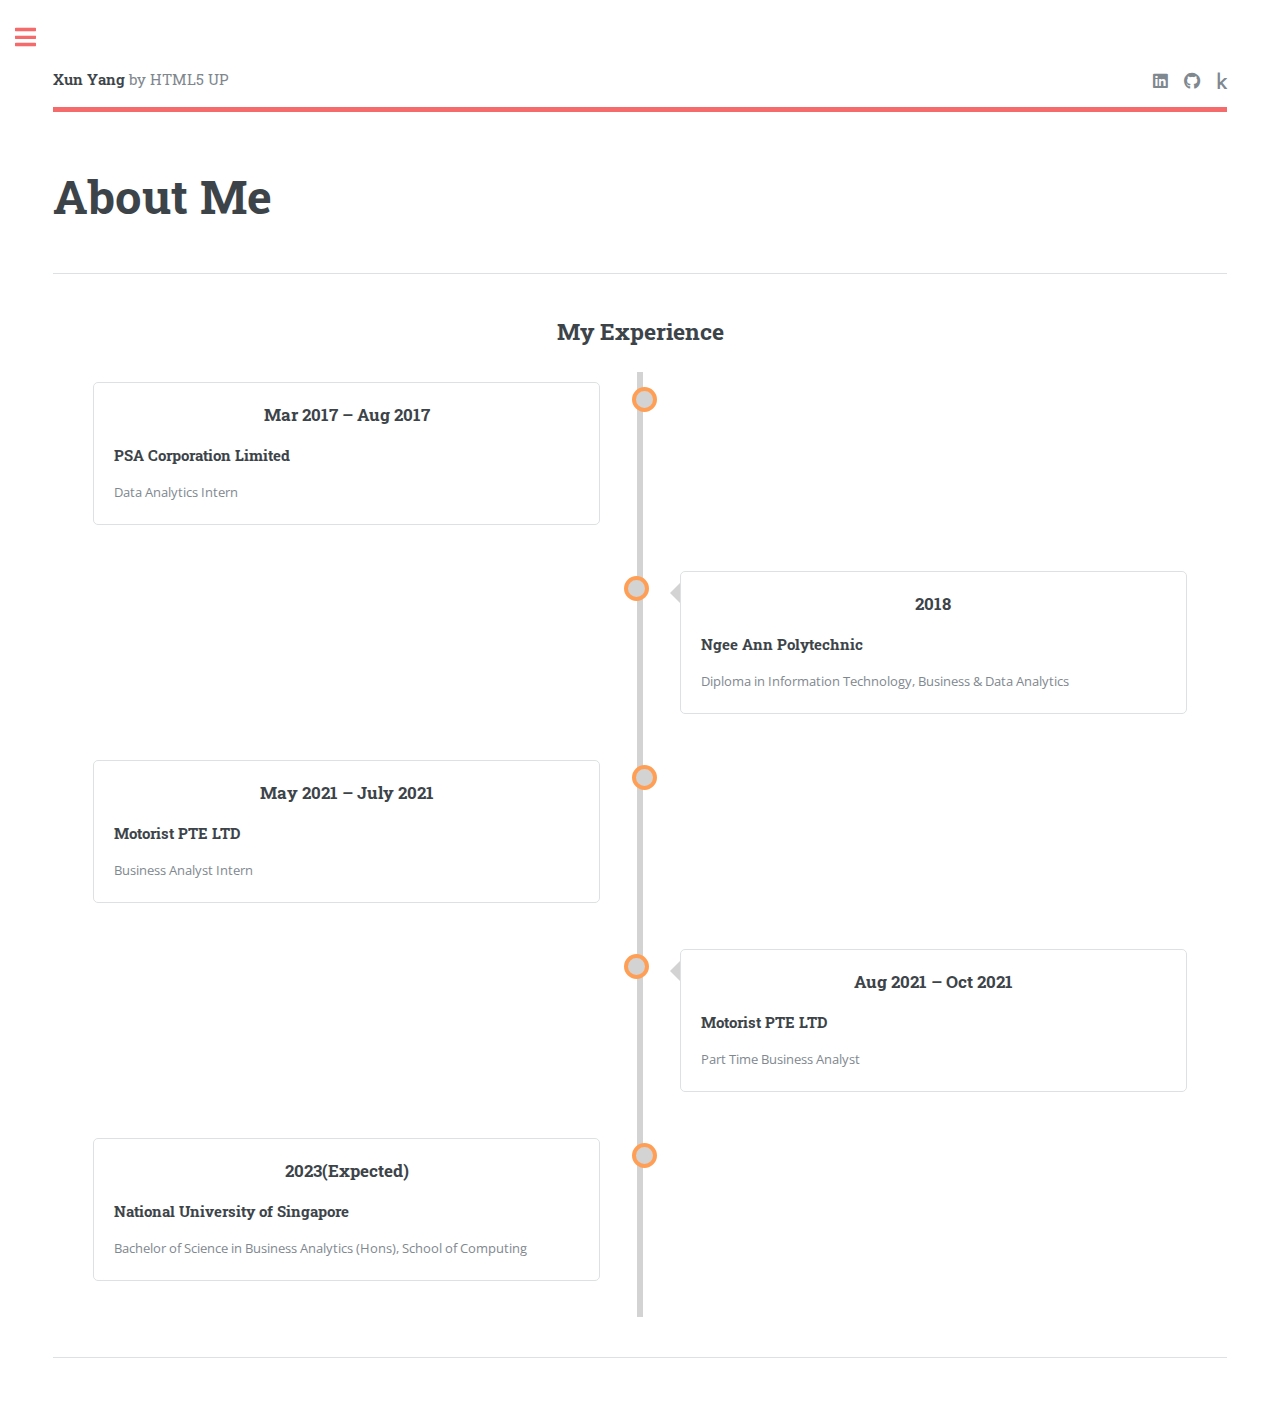
==== aboutme.html @ 4334663d "v3" ====
<!DOCTYPE HTML>
<!--
	Editorial by HTML5 UP
	html5up.net | @ajlkn
	Free for personal and commercial use under the CCA 3.0 license (html5up.net/license)
-->
<html>
	<head>
		<title>AboutMe - XunYang</title>
		<meta charset="utf-8" />
		<meta name="viewport" content="width=device-width, initial-scale=1, user-scalable=no" />
		<link rel="stylesheet" href="assets/css/main.css" />
		<link rel="stylesheet" href="assets/css/extra.css" />
	</head>
	<body class="is-preload">
		<!-- Wrapper -->
			<div id="wrapper">

				<!-- Main -->
					<div id="main">
						<div class="inner">

							<!-- Header -->
								<header id="header">
									<a href="index.html" class="logo"><strong>Xun Yang</strong> by HTML5 UP</a>
									<ul class="icons">
											<li><a href="https://www.linkedin.com/in/tayxunyang/" class="icon brands fa-linkedin"><span class="label">Linkedin</span></a></li>
										<li><a href="https://github.com/ArizonaTay" class="icon brands fa-github"><span class="label">Github</span></a></li>
										<li><a href="https://www.kaggle.com/arizonatay" class="icon brands fa-kaggle"><span class="label">Kaggle</span></a></li>
									</ul>
								</header>
							<!-- Content -->
								<section>
									<header class="main">
										<h1>About Me</h1>
									</header>

									<hr class="major" />
									<div class="center">
									<h2>My Experience</h2>
									</div>
									<div class="timeline">
									  <div class="container left">
									    <div class="box">
									  	  <h3>Mar 2017 – Aug 2017</h3>
									      <h4>PSA Corporation Limited</h4>
									      <p>Data Analytics Intern</p>
									    </div>
									  </div>
									  <div class="container right">
									    <div class="box">
									    <h3>2018</h3>
									     <h4>Ngee Ann Polytechnic</h4>
									     <p>Diploma in Information Technology, Business & Data Analytics</p>
									    
									    </div>
									  </div>
									  <div class="container left">
									    <div class="box">
									    <h3>May 2021 – July 2021</h3>
									      <h4>Motorist PTE LTD</h4>
									      <p>Business Analyst Intern</p>
									    </div>
									  </div>
									  <div class="container right">
									    <div class="box">
									    <h3>Aug 2021 – Oct 2021</h3>
									      <h4>Motorist PTE LTD</h4>
									      <p>Part Time Business Analyst</p>
									    </div>
									  </div>
									   <div class="container left">
									    <div class="box">
									    <h3>2023(Expected)</h3>
									      <h4>National University of Singapore</h4>
									      <p>Bachelor of Science in Business Analytics (Hons), School of Computing</p>
									    </div>
									  </div>
									</div>
									<hr class="major" />
								</section>
						</div>
					</div>
				<!-- Sidebar -->
					<div id="sidebar">
						<div class="inner">
							<!-- Menu -->
								<nav id="menu">
									<header class="major">
										<h2>Menu</h2>
									</header>
									<ul>
										<li><a href="index.html">Homepage</a></li>
										<li><a href="aboutme.html">About Me</a></li>
										<li><a href="https://arizonatay.github.io/XunYang/Resume.pdf" target=" _blank">Resume</a></li>
									</ul>
								</nav>
							<!-- Section -->
								<section>
									<header class="major">
										<h2>Contact Me</h2>
									</header>
									<ul class="contact">
										<li class="icon solid fa-envelope"><a href="#">gratzxy@gmail.com</a></li>
										<li class="icon solid fa-phone">8218 4129</li>
										<li class="icon solid fa-home">Singapore<br /></li>
									</ul>
								</section>
							<!-- Footer -->
								<footer id="footer">
									<p class="copyright">&copy; Untitled. All rights reserved.Design: <a href="https://html5up.net">HTML5 UP</a>.</p>
								</footer>
						</div>
					</div>
			</div>
		<!-- Scripts -->
			<script src="assets/js/jquery.min.js"></script>
			<script src="assets/js/browser.min.js"></script>
			<script src="assets/js/breakpoints.min.js"></script>
			<script src="assets/js/util.js"></script>
			<script src="assets/js/main.js"></script>

	</body>
</html>
---- assets/css/main.css ----
@import url(fontawesome-all.min.css);
@import url("https://fonts.googleapis.com/css?family=Open+Sans:400,600,400italic,600italic|Roboto+Slab:400,700");
/*
	Editorial by HTML5 UP
	html5up.net | @ajlkn
	Free for personal and commercial use under the CCA 3.0 license (html5up.net/license)
*/
html, body, div, span, applet, object,
iframe, h1, h2, h3, h4, h5, h6, p, blockquote,
pre, a, abbr, acronym, address, big, cite,
code, del, dfn, em, img, ins, kbd, q, s, samp,
small, strike, strong, sub, sup, tt, var, b,
u, i, center, dl, dt, dd, ol, ul, li, fieldset,
form, label, legend, table, caption, tbody,
tfoot, thead, tr, th, td, article, aside,
canvas, details, embed, figure, figcaption,
footer, header, hgroup, menu, nav, output, ruby,
section, summary, time, mark, audio, video {
  margin: 0;
  padding: 0;
  border: 0;
  font-size: 100%;
  font: inherit;
  vertical-align: baseline; }

article, aside, details, figcaption, figure,
footer, header, hgroup, menu, nav, section {
  display: block; }

body {
  line-height: 1; }

ol, ul {
  list-style: none; }

blockquote, q {
  quotes: none; }
  blockquote:before, blockquote:after, q:before, q:after {
    content: '';
    content: none; }

table {
  border-collapse: collapse;
  border-spacing: 0; }

body {
  -webkit-text-size-adjust: none; }

mark {
  background-color: transparent;
  color: inherit; }

input::-moz-focus-inner {
  border: 0;
  padding: 0; }

input, select, textarea {
  -moz-appearance: none;
  -webkit-appearance: none;
  -ms-appearance: none;
  appearance: none; }

/* Basic */
@-ms-viewport {
  width: device-width; }

body {
  -ms-overflow-style: scrollbar; }

@media screen and (max-width: 480px) {
  html, body {
    min-width: 320px; } }

html {
  box-sizing: border-box; }

*, *:before, *:after {
  box-sizing: inherit; }

body {
  background: #ffffff; }
  body.is-preload *, body.is-preload *:before, body.is-preload *:after, body.is-resizing *, body.is-resizing *:before, body.is-resizing *:after {
    -moz-animation: none !important;
    -webkit-animation: none !important;
    -ms-animation: none !important;
    animation: none !important;
    -moz-transition: none !important;
    -webkit-transition: none !important;
    -ms-transition: none !important;
    transition: none !important; }

/* Type */
body, input, select, textarea {
  color: #7f888f;
  font-family: "Open Sans", sans-serif;
  font-size: 13pt;
  font-weight: 400;
  line-height: 1.65; }
  @media screen and (max-width: 1680px) {
    body, input, select, textarea {
      font-size: 11pt; } }
  @media screen and (max-width: 1280px) {
    body, input, select, textarea {
      font-size: 10pt; } }
  @media screen and (max-width: 360px) {
    body, input, select, textarea {
      font-size: 9pt; } }

a {
  -moz-transition: color 0.2s ease-in-out, border-bottom-color 0.2s ease-in-out;
  -webkit-transition: color 0.2s ease-in-out, border-bottom-color 0.2s ease-in-out;
  -ms-transition: color 0.2s ease-in-out, border-bottom-color 0.2s ease-in-out;
  transition: color 0.2s ease-in-out, border-bottom-color 0.2s ease-in-out;
  border-bottom: dotted 1px;
  color: #f56a6a;
  text-decoration: none; }
  a:hover {
    border-bottom-color: #f56a6a;
    color: #f56a6a !important; }
    a:hover strong {
      color: inherit; }

strong, b {
  color: #3d4449;
  font-weight: 600; }

em, i {
  font-style: italic; }

p {
  margin: 0 0 2em 0; }

h1, h2, h3, h4, h5, h6 {
  color: #3d4449;
  font-family: "Roboto Slab", serif;
  font-weight: 700;
  line-height: 1.5;
  margin: 0 0 1em 0; }
  h1 a, h2 a, h3 a, h4 a, h5 a, h6 a {
    color: inherit;
    text-decoration: none;
    border-bottom: 0; }

h1 {
  font-size: 4em;
  margin: 0 0 0.5em 0;
  line-height: 1.3; }

h2 {
  font-size: 1.75em; }

h3 {
  text-align: center;
  font-size: 1.25em; }

h4 {
  font-size: 1.1em; }

h5 {
  font-size: 0.9em; }

h6 {
  font-size: 0.7em; }

@media screen and (max-width: 1680px) {
  h1 {
    font-size: 3.5em; } }

@media screen and (max-width: 980px) {
  h1 {
    font-size: 3.25em; } }

@media screen and (max-width: 736px) {
  h1 {
    font-size: 2em;
    line-height: 1.4; }
  h2 {
    font-size: 1.5em; } }

sub {
  font-size: 0.8em;
  position: relative;
  top: 0.5em; }

sup {
  font-size: 0.8em;
  position: relative;
  top: -0.5em; }

blockquote {
  border-left: solid 3px rgba(210, 215, 217, 0.75);
  font-style: italic;
  margin: 0 0 2em 0;
  padding: 0.5em 0 0.5em 2em; }

code {
  background: rgba(230, 235, 237, 0.25);
  border-radius: 0.375em;
  border: solid 1px rgba(210, 215, 217, 0.75);
  font-family: "Courier New", monospace;
  font-size: 0.9em;
  margin: 0 0.25em;
  padding: 0.25em 0.65em; }

pre {
  -webkit-overflow-scrolling: touch;
  font-family: "Courier New", monospace;
  font-size: 0.9em;
  margin: 0 0 2em 0; }
  pre code {
    display: block;
    line-height: 1.75;
    padding: 1em 1.5em;
    overflow-x: auto; }

hr {
  border: 0;
  border-bottom: solid 1px rgba(210, 215, 217, 0.75);
  margin: 2em 0; }
  hr.major {
    margin: 3em 0; }

.align-left {
  text-align: left; }

.align-center {
  text-align: center; }

.align-right {
  text-align: right; }

/* Row */
.row {
  display: flex;
  flex-wrap: wrap;
  box-sizing: border-box;
  align-items: stretch; }
  .row > * {
    box-sizing: border-box; }
  .row.gtr-uniform > * > :last-child {
    margin-bottom: 0; }
  .row.aln-left {
    justify-content: flex-start; }
  .row.aln-center {
    justify-content: center; }
  .row.aln-right {
    justify-content: flex-end; }
  .row.aln-top {
    align-items: flex-start; }
  .row.aln-middle {
    align-items: center; }
  .row.aln-bottom {
    align-items: flex-end; }
  .row > .imp {
    order: -1; }
  .row > .col-1 {
    width: 8.33333%; }
  .row > .off-1 {
    margin-left: 8.33333%; }
  .row > .col-2 {
    width: 16.66667%; }
  .row > .off-2 {
    margin-left: 16.66667%; }
  .row > .col-3 {
    width: 25%; }
  .row > .off-3 {
    margin-left: 25%; }
  .row > .col-4 {
    width: 33.33333%; }
  .row > .off-4 {
    margin-left: 33.33333%; }
  .row > .col-5 {
    width: 41.66667%; }
  .row > .off-5 {
    margin-left: 41.66667%; }
  .row > .col-6 {
    width: 50%; }
  .row > .off-6 {
    margin-left: 50%; }
  .row > .col-7 {
    width: 58.33333%; }
  .row > .off-7 {
    margin-left: 58.33333%; }
  .row > .col-8 {
    width: 66.66667%; }
  .row > .off-8 {
    margin-left: 66.66667%; }
  .row > .col-9 {
    width: 75%; }
  .row > .off-9 {
    margin-left: 75%; }
  .row > .col-10 {
    width: 83.33333%; }
  .row > .off-10 {
    margin-left: 83.33333%; }
  .row > .col-11 {
    width: 91.66667%; }
  .row > .off-11 {
    margin-left: 91.66667%; }
  .row > .col-12 {
    width: 100%; }
  .row > .off-12 {
    margin-left: 100%; }
  .row.gtr-0 {
    margin-top: 0;
    margin-left: 0em; }
    .row.gtr-0 > * {
      padding: 0 0 0 0em; }
    .row.gtr-0.gtr-uniform {
      margin-top: 0em; }
      .row.gtr-0.gtr-uniform > * {
        padding-top: 0em; }
  .row.gtr-25 {
    margin-top: 0;
    margin-left: -0.375em; }
    .row.gtr-25 > * {
      padding: 0 0 0 0.375em; }
    .row.gtr-25.gtr-uniform {
      margin-top: -0.375em; }
      .row.gtr-25.gtr-uniform > * {
        padding-top: 0.375em; }
  .row.gtr-50 {
    margin-top: 0;
    margin-left: -0.75em; }
    .row.gtr-50 > * {
      padding: 0 0 0 0.75em; }
    .row.gtr-50.gtr-uniform {
      margin-top: -0.75em; }
      .row.gtr-50.gtr-uniform > * {
        padding-top: 0.75em; }
  .row {
    margin-top: 0;
    margin-left: -1.5em; }
    .row > * {
      padding: 0 0 0 1.5em; }
    .row.gtr-uniform {
      margin-top: -1.5em; }
      .row.gtr-uniform > * {
        padding-top: 1.5em; }
  .row.gtr-150 {
    margin-top: 0;
    margin-left: -2.25em; }
    .row.gtr-150 > * {
      padding: 0 0 0 2.25em; }
    .row.gtr-150.gtr-uniform {
      margin-top: -2.25em; }
      .row.gtr-150.gtr-uniform > * {
        padding-top: 2.25em; }
  .row.gtr-200 {
    margin-top: 0;
    margin-left: -3em; }
    .row.gtr-200 > * {
      padding: 0 0 0 3em; }
    .row.gtr-200.gtr-uniform {
      margin-top: -3em; }
      .row.gtr-200.gtr-uniform > * {
        padding-top: 3em; }
  @media screen and (max-width: 1680px) {
    .row {
      display: flex;
      flex-wrap: wrap;
      box-sizing: border-box;
      align-items: stretch; }
      .row > * {
        box-sizing: border-box; }
      .row.gtr-uniform > * > :last-child {
        margin-bottom: 0; }
      .row.aln-left {
        justify-content: flex-start; }
      .row.aln-center {
        justify-content: center; }
      .row.aln-right {
        justify-content: flex-end; }
      .row.aln-top {
        align-items: flex-start; }
      .row.aln-middle {
        align-items: center; }
      .row.aln-bottom {
        align-items: flex-end; }
      .row > .imp-xlarge {
        order: -1; }
      .row > .col-1-xlarge {
        width: 8.33333%; }
      .row > .off-1-xlarge {
        margin-left: 8.33333%; }
      .row > .col-2-xlarge {
        width: 16.66667%; }
      .row > .off-2-xlarge {
        margin-left: 16.66667%; }
      .row > .col-3-xlarge {
        width: 25%; }
      .row > .off-3-xlarge {
        margin-left: 25%; }
      .row > .col-4-xlarge {
        width: 33.33333%; }
      .row > .off-4-xlarge {
        margin-left: 33.33333%; }
      .row > .col-5-xlarge {
        width: 41.66667%; }
      .row > .off-5-xlarge {
        margin-left: 41.66667%; }
      .row > .col-6-xlarge {
        width: 50%; }
      .row > .off-6-xlarge {
        margin-left: 50%; }
      .row > .col-7-xlarge {
        width: 58.33333%; }
      .row > .off-7-xlarge {
        margin-left: 58.33333%; }
      .row > .col-8-xlarge {
        width: 66.66667%; }
      .row > .off-8-xlarge {
        margin-left: 66.66667%; }
      .row > .col-9-xlarge {
        width: 75%; }
      .row > .off-9-xlarge {
        margin-left: 75%; }
      .row > .col-10-xlarge {
        width: 83.33333%; }
      .row > .off-10-xlarge {
        margin-left: 83.33333%; }
      .row > .col-11-xlarge {
        width: 91.66667%; }
      .row > .off-11-xlarge {
        margin-left: 91.66667%; }
      .row > .col-12-xlarge {
        width: 100%; }
      .row > .off-12-xlarge {
        margin-left: 100%; }
      .row.gtr-0 {
        margin-top: 0;
        margin-left: 0em; }
        .row.gtr-0 > * {
          padding: 0 0 0 0em; }
        .row.gtr-0.gtr-uniform {
          margin-top: 0em; }
          .row.gtr-0.gtr-uniform > * {
            padding-top: 0em; }
      .row.gtr-25 {
        margin-top: 0;
        margin-left: -0.375em; }
        .row.gtr-25 > * {
          padding: 0 0 0 0.375em; }
        .row.gtr-25.gtr-uniform {
          margin-top: -0.375em; }
          .row.gtr-25.gtr-uniform > * {
            padding-top: 0.375em; }
      .row.gtr-50 {
        margin-top: 0;
        margin-left: -0.75em; }
        .row.gtr-50 > * {
          padding: 0 0 0 0.75em; }
        .row.gtr-50.gtr-uniform {
          margin-top: -0.75em; }
          .row.gtr-50.gtr-uniform > * {
            padding-top: 0.75em; }
      .row {
        margin-top: 0;
        margin-left: -1.5em; }
        .row > * {
          padding: 0 0 0 1.5em; }
        .row.gtr-uniform {
          margin-top: -1.5em; }
          .row.gtr-uniform > * {
            padding-top: 1.5em; }
      .row.gtr-150 {
        margin-top: 0;
        margin-left: -2.25em; }
        .row.gtr-150 > * {
          padding: 0 0 0 2.25em; }
        .row.gtr-150.gtr-uniform {
          margin-top: -2.25em; }
          .row.gtr-150.gtr-uniform > * {
            padding-top: 2.25em; }
      .row.gtr-200 {
        margin-top: 0;
        margin-left: -3em; }
        .row.gtr-200 > * {
          padding: 0 0 0 3em; }
        .row.gtr-200.gtr-uniform {
          margin-top: -3em; }
          .row.gtr-200.gtr-uniform > * {
            padding-top: 3em; } }
  @media screen and (max-width: 1280px) {
    .row {
      display: flex;
      flex-wrap: wrap;
      box-sizing: border-box;
      align-items: stretch; }
      .row > * {
        box-sizing: border-box; }
      .row.gtr-uniform > * > :last-child {
        margin-bottom: 0; }
      .row.aln-left {
        justify-content: flex-start; }
      .row.aln-center {
        justify-content: center; }
      .row.aln-right {
        justify-content: flex-end; }
      .row.aln-top {
        align-items: flex-start; }
      .row.aln-middle {
        align-items: center; }
      .row.aln-bottom {
        align-items: flex-end; }
      .row > .imp-large {
        order: -1; }
      .row > .col-1-large {
        width: 8.33333%; }
      .row > .off-1-large {
        margin-left: 8.33333%; }
      .row > .col-2-large {
        width: 16.66667%; }
      .row > .off-2-large {
        margin-left: 16.66667%; }
      .row > .col-3-large {
        width: 25%; }
      .row > .off-3-large {
        margin-left: 25%; }
      .row > .col-4-large {
        width: 33.33333%; }
      .row > .off-4-large {
        margin-left: 33.33333%; }
      .row > .col-5-large {
        width: 41.66667%; }
      .row > .off-5-large {
        margin-left: 41.66667%; }
      .row > .col-6-large {
        width: 50%; }
      .row > .off-6-large {
        margin-left: 50%; }
      .row > .col-7-large {
        width: 58.33333%; }
      .row > .off-7-large {
        margin-left: 58.33333%; }
      .row > .col-8-large {
        width: 66.66667%; }
      .row > .off-8-large {
        margin-left: 66.66667%; }
      .row > .col-9-large {
        width: 75%; }
      .row > .off-9-large {
        margin-left: 75%; }
      .row > .col-10-large {
        width: 83.33333%; }
      .row > .off-10-large {
        margin-left: 83.33333%; }
      .row > .col-11-large {
        width: 91.66667%; }
      .row > .off-11-large {
        margin-left: 91.66667%; }
      .row > .col-12-large {
        width: 100%; }
      .row > .off-12-large {
        margin-left: 100%; }
      .row.gtr-0 {
        margin-top: 0;
        margin-left: 0em; }
        .row.gtr-0 > * {
          padding: 0 0 0 0em; }
        .row.gtr-0.gtr-uniform {
          margin-top: 0em; }
          .row.gtr-0.gtr-uniform > * {
            padding-top: 0em; }
      .row.gtr-25 {
        margin-top: 0;
        margin-left: -0.375em; }
        .row.gtr-25 > * {
          padding: 0 0 0 0.375em; }
        .row.gtr-25.gtr-uniform {
          margin-top: -0.375em; }
          .row.gtr-25.gtr-uniform > * {
            padding-top: 0.375em; }
      .row.gtr-50 {
        margin-top: 0;
        margin-left: -0.75em; }
        .row.gtr-50 > * {
          padding: 0 0 0 0.75em; }
        .row.gtr-50.gtr-uniform {
          margin-top: -0.75em; }
          .row.gtr-50.gtr-uniform > * {
            padding-top: 0.75em; }
      .row {
        margin-top: 0;
        margin-left: -1.5em; }
        .row > * {
          padding: 0 0 0 1.5em; }
        .row.gtr-uniform {
          margin-top: -1.5em; }
          .row.gtr-uniform > * {
            padding-top: 1.5em; }
      .row.gtr-150 {
        margin-top: 0;
        margin-left: -2.25em; }
        .row.gtr-150 > * {
          padding: 0 0 0 2.25em; }
        .row.gtr-150.gtr-uniform {
          margin-top: -2.25em; }
          .row.gtr-150.gtr-uniform > * {
            padding-top: 2.25em; }
      .row.gtr-200 {
        margin-top: 0;
        margin-left: -3em; }
        .row.gtr-200 > * {
          padding: 0 0 0 3em; }
        .row.gtr-200.gtr-uniform {
          margin-top: -3em; }
          .row.gtr-200.gtr-uniform > * {
            padding-top: 3em; } }
  @media screen and (max-width: 980px) {
    .row {
      display: flex;
      flex-wrap: wrap;
      box-sizing: border-box;
      align-items: stretch; }
      .row > * {
        box-sizing: border-box; }
      .row.gtr-uniform > * > :last-child {
        margin-bottom: 0; }
      .row.aln-left {
        justify-content: flex-start; }
      .row.aln-center {
        justify-content: center; }
      .row.aln-right {
        justify-content: flex-end; }
      .row.aln-top {
        align-items: flex-start; }
      .row.aln-middle {
        align-items: center; }
      .row.aln-bottom {
        align-items: flex-end; }
      .row > .imp-medium {
        order: -1; }
      .row > .col-1-medium {
        width: 8.33333%; }
      .row > .off-1-medium {
        margin-left: 8.33333%; }
      .row > .col-2-medium {
        width: 16.66667%; }
      .row > .off-2-medium {
        margin-left: 16.66667%; }
      .row > .col-3-medium {
        width: 25%; }
      .row > .off-3-medium {
        margin-left: 25%; }
      .row > .col-4-medium {
        width: 33.33333%; }
      .row > .off-4-medium {
        margin-left: 33.33333%; }
      .row > .col-5-medium {
        width: 41.66667%; }
      .row > .off-5-medium {
        margin-left: 41.66667%; }
      .row > .col-6-medium {
        width: 50%; }
      .row > .off-6-medium {
        margin-left: 50%; }
      .row > .col-7-medium {
        width: 58.33333%; }
      .row > .off-7-medium {
        margin-left: 58.33333%; }
      .row > .col-8-medium {
        width: 66.66667%; }
      .row > .off-8-medium {
        margin-left: 66.66667%; }
      .row > .col-9-medium {
        width: 75%; }
      .row > .off-9-medium {
        margin-left: 75%; }
      .row > .col-10-medium {
        width: 83.33333%; }
      .row > .off-10-medium {
        margin-left: 83.33333%; }
      .row > .col-11-medium {
        width: 91.66667%; }
      .row > .off-11-medium {
        margin-left: 91.66667%; }
      .row > .col-12-medium {
        width: 100%; }
      .row > .off-12-medium {
        margin-left: 100%; }
      .row.gtr-0 {
        margin-top: 0;
        margin-left: 0em; }
        .row.gtr-0 > * {
          padding: 0 0 0 0em; }
        .row.gtr-0.gtr-uniform {
          margin-top: 0em; }
          .row.gtr-0.gtr-uniform > * {
            padding-top: 0em; }
      .row.gtr-25 {
        margin-top: 0;
        margin-left: -0.375em; }
        .row.gtr-25 > * {
          padding: 0 0 0 0.375em; }
        .row.gtr-25.gtr-uniform {
          margin-top: -0.375em; }
          .row.gtr-25.gtr-uniform > * {
            padding-top: 0.375em; }
      .row.gtr-50 {
        margin-top: 0;
        margin-left: -0.75em; }
        .row.gtr-50 > * {
          padding: 0 0 0 0.75em; }
        .row.gtr-50.gtr-uniform {
          margin-top: -0.75em; }
          .row.gtr-50.gtr-uniform > * {
            padding-top: 0.75em; }
      .row {
        margin-top: 0;
        margin-left: -1.5em; }
        .row > * {
          padding: 0 0 0 1.5em; }
        .row.gtr-uniform {
          margin-top: -1.5em; }
          .row.gtr-uniform > * {
            padding-top: 1.5em; }
      .row.gtr-150 {
        margin-top: 0;
        margin-left: -2.25em; }
        .row.gtr-150 > * {
          padding: 0 0 0 2.25em; }
        .row.gtr-150.gtr-uniform {
          margin-top: -2.25em; }
          .row.gtr-150.gtr-uniform > * {
            padding-top: 2.25em; }
      .row.gtr-200 {
        margin-top: 0;
        margin-left: -3em; }
        .row.gtr-200 > * {
          padding: 0 0 0 3em; }
        .row.gtr-200.gtr-uniform {
          margin-top: -3em; }
          .row.gtr-200.gtr-uniform > * {
            padding-top: 3em; } }
  @media screen and (max-width: 736px) {
    .row {
      display: flex;
      flex-wrap: wrap;
      box-sizing: border-box;
      align-items: stretch; }
      .row > * {
        box-sizing: border-box; }
      .row.gtr-uniform > * > :last-child {
        margin-bottom: 0; }
      .row.aln-left {
        justify-content: flex-start; }
      .row.aln-center {
        justify-content: center; }
      .row.aln-right {
        justify-content: flex-end; }
      .row.aln-top {
        align-items: flex-start; }
      .row.aln-middle {
        align-items: center; }
      .row.aln-bottom {
        align-items: flex-end; }
      .row > .imp-small {
        order: -1; }
      .row > .col-1-small {
        width: 8.33333%; }
      .row > .off-1-small {
        margin-left: 8.33333%; }
      .row > .col-2-small {
        width: 16.66667%; }
      .row > .off-2-small {
        margin-left: 16.66667%; }
      .row > .col-3-small {
        width: 25%; }
      .row > .off-3-small {
        margin-left: 25%; }
      .row > .col-4-small {
        width: 33.33333%; }
      .row > .off-4-small {
        margin-left: 33.33333%; }
      .row > .col-5-small {
        width: 41.66667%; }
      .row > .off-5-small {
        margin-left: 41.66667%; }
      .row > .col-6-small {
        width: 50%; }
      .row > .off-6-small {
        margin-left: 50%; }
      .row > .col-7-small {
        width: 58.33333%; }
      .row > .off-7-small {
        margin-left: 58.33333%; }
      .row > .col-8-small {
        width: 66.66667%; }
      .row > .off-8-small {
        margin-left: 66.66667%; }
      .row > .col-9-small {
        width: 75%; }
      .row > .off-9-small {
        margin-left: 75%; }
      .row > .col-10-small {
        width: 83.33333%; }
      .row > .off-10-small {
        margin-left: 83.33333%; }
      .row > .col-11-small {
        width: 91.66667%; }
      .row > .off-11-small {
        margin-left: 91.66667%; }
      .row > .col-12-small {
        width: 100%; }
      .row > .off-12-small {
        margin-left: 100%; }
      .row.gtr-0 {
        margin-top: 0;
        margin-left: 0em; }
        .row.gtr-0 > * {
          padding: 0 0 0 0em; }
        .row.gtr-0.gtr-uniform {
          margin-top: 0em; }
          .row.gtr-0.gtr-uniform > * {
            padding-top: 0em; }
      .row.gtr-25 {
        margin-top: 0;
        margin-left: -0.375em; }
        .row.gtr-25 > * {
          padding: 0 0 0 0.375em; }
        .row.gtr-25.gtr-uniform {
          margin-top: -0.375em; }
          .row.gtr-25.gtr-uniform > * {
            padding-top: 0.375em; }
      .row.gtr-50 {
        margin-top: 0;
        margin-left: -0.75em; }
        .row.gtr-50 > * {
          padding: 0 0 0 0.75em; }
        .row.gtr-50.gtr-uniform {
          margin-top: -0.75em; }
          .row.gtr-50.gtr-uniform > * {
            padding-top: 0.75em; }
      .row {
        margin-top: 0;
        margin-left: -1.5em; }
        .row > * {
          padding: 0 0 0 1.5em; }
        .row.gtr-uniform {
          margin-top: -1.5em; }
          .row.gtr-uniform > * {
            padding-top: 1.5em; }
      .row.gtr-150 {
        margin-top: 0;
        margin-left: -2.25em; }
        .row.gtr-150 > * {
          padding: 0 0 0 2.25em; }
        .row.gtr-150.gtr-uniform {
          margin-top: -2.25em; }
          .row.gtr-150.gtr-uniform > * {
            padding-top: 2.25em; }
      .row.gtr-200 {
        margin-top: 0;
        margin-left: -3em; }
        .row.gtr-200 > * {
          padding: 0 0 0 3em; }
        .row.gtr-200.gtr-uniform {
          margin-top: -3em; }
          .row.gtr-200.gtr-uniform > * {
            padding-top: 3em; } }
  @media screen and (max-width: 480px) {
    .row {
      display: flex;
      flex-wrap: wrap;
      box-sizing: border-box;
      align-items: stretch; }
      .row > * {
        box-sizing: border-box; }
      .row.gtr-uniform > * > :last-child {
        margin-bottom: 0; }
      .row.aln-left {
        justify-content: flex-start; }
      .row.aln-center {
        justify-content: center; }
      .row.aln-right {
        justify-content: flex-end; }
      .row.aln-top {
        align-items: flex-start; }
      .row.aln-middle {
        align-items: center; }
      .row.aln-bottom {
        align-items: flex-end; }
      .row > .imp-xsmall {
        order: -1; }
      .row > .col-1-xsmall {
        width: 8.33333%; }
      .row > .off-1-xsmall {
        margin-left: 8.33333%; }
      .row > .col-2-xsmall {
        width: 16.66667%; }
      .row > .off-2-xsmall {
        margin-left: 16.66667%; }
      .row > .col-3-xsmall {
        width: 25%; }
      .row > .off-3-xsmall {
        margin-left: 25%; }
      .row > .col-4-xsmall {
        width: 33.33333%; }
      .row > .off-4-xsmall {
        margin-left: 33.33333%; }
      .row > .col-5-xsmall {
        width: 41.66667%; }
      .row > .off-5-xsmall {
        margin-left: 41.66667%; }
      .row > .col-6-xsmall {
        width: 50%; }
      .row > .off-6-xsmall {
        margin-left: 50%; }
      .row > .col-7-xsmall {
        width: 58.33333%; }
      .row > .off-7-xsmall {
        margin-left: 58.33333%; }
      .row > .col-8-xsmall {
        width: 66.66667%; }
      .row > .off-8-xsmall {
        margin-left: 66.66667%; }
      .row > .col-9-xsmall {
        width: 75%; }
      .row > .off-9-xsmall {
        margin-left: 75%; }
      .row > .col-10-xsmall {
        width: 83.33333%; }
      .row > .off-10-xsmall {
        margin-left: 83.33333%; }
      .row > .col-11-xsmall {
        width: 91.66667%; }
      .row > .off-11-xsmall {
        margin-left: 91.66667%; }
      .row > .col-12-xsmall {
        width: 100%; }
      .row > .off-12-xsmall {
        margin-left: 100%; }
      .row.gtr-0 {
        margin-top: 0;
        margin-left: 0em; }
        .row.gtr-0 > * {
          padding: 0 0 0 0em; }
        .row.gtr-0.gtr-uniform {
          margin-top: 0em; }
          .row.gtr-0.gtr-uniform > * {
            padding-top: 0em; }
      .row.gtr-25 {
        margin-top: 0;
        margin-left: -0.375em; }
        .row.gtr-25 > * {
          padding: 0 0 0 0.375em; }
        .row.gtr-25.gtr-uniform {
          margin-top: -0.375em; }
          .row.gtr-25.gtr-uniform > * {
            padding-top: 0.375em; }
      .row.gtr-50 {
        margin-top: 0;
        margin-left: -0.75em; }
        .row.gtr-50 > * {
          padding: 0 0 0 0.75em; }
        .row.gtr-50.gtr-uniform {
          margin-top: -0.75em; }
          .row.gtr-50.gtr-uniform > * {
            padding-top: 0.75em; }
      .row {
        margin-top: 0;
        margin-left: -1.5em; }
        .row > * {
          padding: 0 0 0 1.5em; }
        .row.gtr-uniform {
          margin-top: -1.5em; }
          .row.gtr-uniform > * {
            padding-top: 1.5em; }
      .row.gtr-150 {
        margin-top: 0;
        margin-left: -2.25em; }
        .row.gtr-150 > * {
          padding: 0 0 0 2.25em; }
        .row.gtr-150.gtr-uniform {
          margin-top: -2.25em; }
          .row.gtr-150.gtr-uniform > * {
            padding-top: 2.25em; }
      .row.gtr-200 {
        margin-top: 0;
        margin-left: -3em; }
        .row.gtr-200 > * {
          padding: 0 0 0 3em; }
        .row.gtr-200.gtr-uniform {
          margin-top: -3em; }
          .row.gtr-200.gtr-uniform > * {
            padding-top: 3em; } }

/* Section/Article */
section.special, article.special {
  text-align: center; }

header p {
  font-family: "Roboto Slab", serif;
  font-size: 1em;
  font-weight: 400;
  letter-spacing: 0.075em;
  margin-top: -0.5em;
  text-transform: uppercase; }

header.major > :last-child {
  border-bottom: solid 3px #f56a6a;
  display: inline-block;
  margin: 0 0 2em 0;
  padding: 0 0.75em 0.5em 0; }

header.main > :last-child {
  margin: 0 0 1em 0; }

/* Form */
form {
  margin: 0 0 2em 0; }

label {
  color: #3d4449;
  display: block;
  font-size: 0.9em;
  font-weight: 600;
  margin: 0 0 1em 0; }

input[type="text"],
input[type="password"],
input[type="email"],
input[type="tel"],
input[type="search"],
input[type="url"],
select,
textarea {
  -moz-appearance: none;
  -webkit-appearance: none;
  -ms-appearance: none;
  appearance: none;
  background: #ffffff;
  border-radius: 0.375em;
  border: none;
  border: solid 1px rgba(210, 215, 217, 0.75);
  color: inherit;
  display: block;
  outline: 0;
  padding: 0 1em;
  text-decoration: none;
  width: 100%; }
  input[type="text"]:invalid,
  input[type="password"]:invalid,
  input[type="email"]:invalid,
  input[type="tel"]:invalid,
  input[type="search"]:invalid,
  input[type="url"]:invalid,
  select:invalid,
  textarea:invalid {
    box-shadow: none; }
  input[type="text"]:focus,
  input[type="password"]:focus,
  input[type="email"]:focus,
  input[type="tel"]:focus,
  input[type="search"]:focus,
  input[type="url"]:focus,
  select:focus,
  textarea:focus {
    border-color: #f56a6a;
    box-shadow: 0 0 0 1px #f56a6a; }

select {
  background-image: url("data:image/svg+xml;charset=utf8,%3Csvg xmlns='http://www.w3.org/2000/svg' width='40' height='40' preserveAspectRatio='none' viewBox='0 0 40 40'%3E%3Cpath d='M9.4,12.3l10.4,10.4l10.4-10.4c0.2-0.2,0.5-0.4,0.9-0.4c0.3,0,0.6,0.1,0.9,0.4l3.3,3.3c0.2,0.2,0.4,0.5,0.4,0.9 c0,0.4-0.1,0.6-0.4,0.9L20.7,31.9c-0.2,0.2-0.5,0.4-0.9,0.4c-0.3,0-0.6-0.1-0.9-0.4L4.3,17.3c-0.2-0.2-0.4-0.5-0.4-0.9 c0-0.4,0.1-0.6,0.4-0.9l3.3-3.3c0.2-0.2,0.5-0.4,0.9-0.4S9.1,12.1,9.4,12.3z' fill='rgba(210, 215, 217, 0.75)' /%3E%3C/svg%3E");
  background-size: 1.25em;
  background-repeat: no-repeat;
  background-position: calc(100% - 1em) center;
  height: 2.75em;
  padding-right: 2.75em;
  text-overflow: ellipsis; }
  select option {
    color: #3d4449;
    background: #ffffff; }
  select:focus::-ms-value {
    background-color: transparent; }
  select::-ms-expand {
    display: none; }

input[type="text"],
input[type="password"],
input[type="email"],
input[type="tel"],
input[type="search"],
input[type="url"],
select {
  height: 2.75em; }

textarea {
  padding: 0.75em 1em; }

input[type="checkbox"],
input[type="radio"] {
  -moz-appearance: none;
  -webkit-appearance: none;
  -ms-appearance: none;
  appearance: none;
  display: block;
  float: left;
  margin-right: -2em;
  opacity: 0;
  width: 1em;
  z-index: -1; }
  input[type="checkbox"] + label,
  input[type="radio"] + label {
    text-decoration: none;
    color: #7f888f;
    cursor: pointer;
    display: inline-block;
    font-size: 1em;
    font-weight: 400;
    padding-left: 2.4em;
    padding-right: 0.75em;
    position: relative; }
    input[type="checkbox"] + label:before,
    input[type="radio"] + label:before {
      -moz-osx-font-smoothing: grayscale;
      -webkit-font-smoothing: antialiased;
      display: inline-block;
      font-style: normal;
      font-variant: normal;
      text-rendering: auto;
      line-height: 1;
      text-transform: none !important;
      font-family: 'Font Awesome 5 Free';
      font-weight: 900; }
    input[type="checkbox"] + label:before,
    input[type="radio"] + label:before {
      background: #ffffff;
      border-radius: 0.375em;
      border: solid 1px rgba(210, 215, 217, 0.75);
      content: '';
      display: inline-block;
      font-size: 0.8em;
      height: 2.0625em;
      left: 0;
      line-height: 2.0625em;
      position: absolute;
      text-align: center;
      top: 0;
      width: 2.0625em; }
  input[type="checkbox"]:checked + label:before,
  input[type="radio"]:checked + label:before {
    background: #3d4449;
    border-color: #3d4449;
    color: #ffffff;
    content: '\f00c'; }
  input[type="checkbox"]:focus + label:before,
  input[type="radio"]:focus + label:before {
    border-color: #f56a6a;
    box-shadow: 0 0 0 1px #f56a6a; }

input[type="checkbox"] + label:before {
  border-radius: 0.375em; }

input[type="radio"] + label:before {
  border-radius: 100%; }

::-webkit-input-placeholder {
  color: #9fa3a6 !important;
  opacity: 1.0; }

:-moz-placeholder {
  color: #9fa3a6 !important;
  opacity: 1.0; }

::-moz-placeholder {
  color: #9fa3a6 !important;
  opacity: 1.0; }

:-ms-input-placeholder {
  color: #9fa3a6 !important;
  opacity: 1.0; }

/* Box */
.box {
  border-radius: 0.375em;
  border: solid 1px rgba(210, 215, 217, 0.75);
  margin-bottom: 2em;
  padding: 1.5em; }
  .box > :last-child,
  .box > :last-child > :last-child,
  .box > :last-child > :last-child > :last-child {
    margin-bottom: 0; }
  .box.alt {
    border: 0;
    border-radius: 0;
    padding: 0; }

/* Icon */
.icon {
  text-decoration: none;
  border-bottom: none;
  position: relative; }
  .icon:before {
    -moz-osx-font-smoothing: grayscale;
    -webkit-font-smoothing: antialiased;
    display: inline-block;
    font-style: normal;
    font-variant: normal;
    text-rendering: auto;
    line-height: 1;
    text-transform: none !important;
    font-family: 'Font Awesome 5 Free';
    font-weight: 400; }
  .icon > .label {
    display: none; }
  .icon:before {
    line-height: inherit; }
  .icon.solid:before {
    font-weight: 900; }
  .icon.brands:before {
    font-family: 'Font Awesome 5 Brands'; }

/* Image */
.image {
  border-radius: 0.375em;
  border: 0;
  display: inline-block;
  position: relative; }
  .image img {
    border-radius: 0.375em;
    display: block; }
  .image.left, .image.right {
    max-width: 40%; }
    .image.left img, .image.right img {
      width: 100%; }
  .image.left {
    float: left;
    padding: 0 1.5em 1em 0;
    top: 0.25em; }
  .image.right {
    float: right;
    padding: 0 0 1em 1.5em;
    top: 0.25em; }
  .image.fit {
    display: block;
    margin: 0 0 2em 0;
    width: 100%; }
    .image.fit img {
      width: 100%; }
  .image.main {
    display: block;
    margin: 0 0 3em 0;
    width: 100%; }
    .image.main img {
      width: 100%; }

a.image {
  overflow: hidden; }
  a.image img {
    -moz-transition: -moz-transform 0.2s ease;
    -webkit-transition: -webkit-transform 0.2s ease;
    -ms-transition: -ms-transform 0.2s ease;
    transition: transform 0.2s ease; }
  a.image:hover img {
    -moz-transform: scale(1.075);
    -webkit-transform: scale(1.075);
    -ms-transform: scale(1.075);
    transform: scale(1.075); }

/* List */
ol {
  list-style: decimal;
  margin: 0 0 2em 0;
  padding-left: 1.25em; }
  ol li {
    padding-left: 0.25em; }

ul {
  list-style: disc;
  margin: 0 0 2em 0;
  padding-left: 1em; }
  ul li {
    padding-left: 0.5em; }
  ul.alt {
    list-style: none;
    padding-left: 0; }
    ul.alt li {
      border-top: solid 1px rgba(210, 215, 217, 0.75);
      padding: 0.5em 0; }
      ul.alt li:first-child {
        border-top: 0;
        padding-top: 0; }

dl {
  margin: 0 0 2em 0; }
  dl dt {
    display: block;
    font-weight: 600;
    margin: 0 0 1em 0; }
  dl dd {
    margin-left: 2em; }

/* Actions */
ul.actions {
  display: -moz-flex;
  display: -webkit-flex;
  display: -ms-flex;
  display: flex;
  cursor: default;
  list-style: none;
  margin-left: -1em;
  padding-left: 0; }
  ul.actions li {
    padding: 0 0 0 1em;
    vertical-align: middle; }
  ul.actions.special {
    -moz-justify-content: center;
    -webkit-justify-content: center;
    -ms-justify-content: center;
    justify-content: center;
    width: 100%;
    margin-left: 0; }
    ul.actions.special li:first-child {
      padding-left: 0; }
  ul.actions.stacked {
    -moz-flex-direction: column;
    -webkit-flex-direction: column;
    -ms-flex-direction: column;
    flex-direction: column;
    margin-left: 0; }
    ul.actions.stacked li {
      padding: 1.3em 0 0 0; }
      ul.actions.stacked li:first-child {
        padding-top: 0; }
  ul.actions.fit {
    width: calc(100% + 1em); }
    ul.actions.fit li {
      -moz-flex-grow: 1;
      -webkit-flex-grow: 1;
      -ms-flex-grow: 1;
      flex-grow: 1;
      -moz-flex-shrink: 1;
      -webkit-flex-shrink: 1;
      -ms-flex-shrink: 1;
      flex-shrink: 1;
      width: 100%; }
      ul.actions.fit li > * {
        width: 100%; }
    ul.actions.fit.stacked {
      width: 100%; }

/* Icons */
ul.icons {
  cursor: default;
  list-style: none;
  padding-left: 0; }
  ul.icons li {
    display: inline-block;
    padding: 0 1em 0 0; }
    ul.icons li:last-child {
      padding-right: 0; }
    ul.icons li .icon {
      color: inherit; }
      ul.icons li .icon:before {
        font-size: 1.25em; }

/* Contact */
ul.contact {
  list-style: none;
  padding: 0; }
  ul.contact li {
    text-decoration: none;
    border-top: solid 1px rgba(210, 215, 217, 0.75);
    margin: 1.5em 0 0 0;
    padding: 1.5em 0 0 3em;
    position: relative; }
    ul.contact li:before {
      -moz-osx-font-smoothing: grayscale;
      -webkit-font-smoothing: antialiased;
      display: inline-block;
      font-style: normal;
      font-variant: normal;
      text-rendering: auto;
      line-height: 1;
      text-transform: none !important;
      font-family: 'Font Awesome 5 Free';
      font-weight: 400; }
    ul.contact li:before {
      color: #f56a6a;
      display: inline-block;
      font-size: 1.5em;
      height: 1.125em;
      left: 0;
      line-height: 1.125em;
      position: absolute;
      text-align: center;
      top: 1em;
      width: 1.5em; }
    ul.contact li:first-child {
      border-top: 0;
      margin-top: 0;
      padding-top: 0; }
      ul.contact li:first-child:before {
        top: 0; }
    ul.contact li a {
      color: inherit; }

/* Pagination */
ul.pagination {
  cursor: default;
  list-style: none;
  padding-left: 0; }
  ul.pagination li {
    display: inline-block;
    padding-left: 0;
    vertical-align: middle; }
    ul.pagination li > .page {
      -moz-transition: background-color 0.2s ease-in-out, color 0.2s ease-in-out;
      -webkit-transition: background-color 0.2s ease-in-out, color 0.2s ease-in-out;
      -ms-transition: background-color 0.2s ease-in-out, color 0.2s ease-in-out;
      transition: background-color 0.2s ease-in-out, color 0.2s ease-in-out;
      border-bottom: 0;
      border-radius: 0.375em;
      display: inline-block;
      font-size: 0.8em;
      font-weight: 600;
      height: 2em;
      line-height: 2em;
      margin: 0 0.125em;
      min-width: 2em;
      padding: 0 0.5em;
      text-align: center; }
      ul.pagination li > .page.active {
        background-color: #f56a6a;
        color: #ffffff !important; }
        ul.pagination li > .page.active:hover {
          background-color: #f67878; }
        ul.pagination li > .page.active:active {
          background-color: #f45c5c; }
    ul.pagination li:first-child {
      padding-right: 0.75em; }
    ul.pagination li:last-child {
      padding-left: 0.75em; }
  @media screen and (max-width: 480px) {
    ul.pagination li:nth-child(n+2):nth-last-child(n+2) {
      display: none; }
    ul.pagination li:first-child {
      padding-right: 0; } }

/* Table */
.table-wrapper {
  -webkit-overflow-scrolling: touch;
  overflow-x: auto; }

table {
  margin: 0 0 2em 0;
  width: 100%; }
  table tbody tr {
    border: solid 1px rgba(210, 215, 217, 0.75);
    border-left: 0;
    border-right: 0; }
    table tbody tr:nth-child(2n + 1) {
      background-color: rgba(230, 235, 237, 0.25); }
  table td {
    padding: 0.75em 0.75em; }
  table th {
    color: #3d4449;
    font-size: 0.9em;
    font-weight: 600;
    padding: 0 0.75em 0.75em 0.75em;
    text-align: left; }
  table thead {
    border-bottom: solid 2px rgba(210, 215, 217, 0.75); }
  table tfoot {
    border-top: solid 2px rgba(210, 215, 217, 0.75); }
  table.alt {
    border-collapse: separate; }
    table.alt tbody tr td {
      border: solid 1px rgba(210, 215, 217, 0.75);
      border-left-width: 0;
      border-top-width: 0; }
      table.alt tbody tr td:first-child {
        border-left-width: 1px; }
    table.alt tbody tr:first-child td {
      border-top-width: 1px; }
    table.alt thead {
      border-bottom: 0; }
    table.alt tfoot {
      border-top: 0; }

/* Button */
input[type="submit"],
input[type="reset"],
input[type="button"],
button,
.button {
  -moz-appearance: none;
  -webkit-appearance: none;
  -ms-appearance: none;
  appearance: none;
  -moz-transition: background-color 0.2s ease-in-out, color 0.2s ease-in-out;
  -webkit-transition: background-color 0.2s ease-in-out, color 0.2s ease-in-out;
  -ms-transition: background-color 0.2s ease-in-out, color 0.2s ease-in-out;
  transition: background-color 0.2s ease-in-out, color 0.2s ease-in-out;
  background-color: transparent;
  border-radius: 0.375em;
  border: 0;
  box-shadow: inset 0 0 0 2px #f56a6a;
  color: #f56a6a !important;
  cursor: pointer;
  display: inline-block;
  font-family: "Roboto Slab", serif;
  font-size: 0.8em;
  font-weight: 700;
  height: 3.5em;
  letter-spacing: 0.075em;
  line-height: 3.5em;
  padding: 0 2.25em;
  text-align: center;
  text-decoration: none;
  text-transform: uppercase;
  white-space: nowrap; }
  input[type="submit"]:hover,
  input[type="reset"]:hover,
  input[type="button"]:hover,
  button:hover,
  .button:hover {
    background-color: rgba(245, 106, 106, 0.05); }
  input[type="submit"]:active,
  input[type="reset"]:active,
  input[type="button"]:active,
  button:active,
  .button:active {
    background-color: rgba(245, 106, 106, 0.15); }
  input[type="submit"].icon:before,
  input[type="reset"].icon:before,
  input[type="button"].icon:before,
  button.icon:before,
  .button.icon:before {
    margin-right: 0.5em; }
  input[type="submit"].fit,
  input[type="reset"].fit,
  input[type="button"].fit,
  button.fit,
  .button.fit {
    width: 100%; }
  input[type="submit"].small,
  input[type="reset"].small,
  input[type="button"].small,
  button.small,
  .button.small {
    font-size: 0.6em; }
  input[type="submit"].large,
  input[type="reset"].large,
  input[type="button"].large,
  button.large,
  .button.large {
    font-size: 1em;
    height: 3.65em;
    line-height: 3.65em; }
  input[type="submit"].primary,
  input[type="reset"].primary,
  input[type="button"].primary,
  button.primary,
  .button.primary {
    background-color: #f56a6a;
    box-shadow: none;
    color: #ffffff !important; }
    input[type="submit"].primary:hover,
    input[type="reset"].primary:hover,
    input[type="button"].primary:hover,
    button.primary:hover,
    .button.primary:hover {
      background-color: #f67878; }
    input[type="submit"].primary:active,
    input[type="reset"].primary:active,
    input[type="button"].primary:active,
    button.primary:active,
    .button.primary:active {
      background-color: #f45c5c; }
  input[type="submit"].disabled, input[type="submit"]:disabled,
  input[type="reset"].disabled,
  input[type="reset"]:disabled,
  input[type="button"].disabled,
  input[type="button"]:disabled,
  button.disabled,
  button:disabled,
  .button.disabled,
  .button:disabled {
    pointer-events: none;
    opacity: 0.25; }

/* Mini Posts */
.mini-posts article {
  border-top: solid 1px rgba(210, 215, 217, 0.75);
  margin-top: 2em;
  padding-top: 2em; }
  .mini-posts article .image {
    display: block;
    margin: 0 0 1.5em 0; }
    .mini-posts article .image img {
      display: block;
      width: 100%; }
  .mini-posts article:first-child {
    border-top: 0;
    margin-top: 0;
    padding-top: 0; }

/* Features */
.features {
  display: -moz-flex;
  display: -webkit-flex;
  display: -ms-flex;
  display: flex;
  -moz-flex-wrap: wrap;
  -webkit-flex-wrap: wrap;
  -ms-flex-wrap: wrap;
  flex-wrap: wrap;
  margin: 0 0 2em -3em;
  width: calc(100% + 3em); }
  .features article {
    -moz-align-items: center;
    -webkit-align-items: center;
    -ms-align-items: center;
    align-items: center;
    display: -moz-flex;
    display: -webkit-flex;
    display: -ms-flex;
    display: flex;
    margin: 0 0 3em 3em;
    position: relative;
    width: calc(50% - 3em); }
    .features article:nth-child(2n - 1) {
      margin-right: 1.5em; }
    .features article:nth-child(2n) {
      margin-left: 1.5em; }
    .features article:nth-last-child(1), .features article:nth-last-child(2) {
      margin-bottom: 0; }
    .features article .icon {
      -moz-flex-grow: 0;
      -webkit-flex-grow: 0;
      -ms-flex-grow: 0;
      flex-grow: 0;
      -moz-flex-shrink: 0;
      -webkit-flex-shrink: 0;
      -ms-flex-shrink: 0;
      flex-shrink: 0;
      display: block;
      height: 10em;
      line-height: 10em;
      margin: 0 2em 0 0;
      text-align: center;
      width: 10em; }
      .features article .icon:before {
        color: #f56a6a;
        font-size: 2.75rem;
        position: relative;
        top: 0.05em; }
      .features article .icon:after {
        -moz-transform: rotate(45deg);
        -webkit-transform: rotate(45deg);
        -ms-transform: rotate(45deg);
        transform: rotate(45deg);
        border-radius: 0.25rem;
        border: solid 2px rgba(210, 215, 217, 0.75);
        content: '';
        display: block;
        height: 7em;
        left: 50%;
        margin: -3.5em 0 0 -3.5em;
        position: absolute;
        top: 50%;
        width: 7em; }
    .features article .content {
      -moz-flex-grow: 1;
      -webkit-flex-grow: 1;
      -ms-flex-grow: 1;
      flex-grow: 1;
      -moz-flex-shrink: 1;
      -webkit-flex-shrink: 1;
      -ms-flex-shrink: 1;
      flex-shrink: 1;
      width: 100%; }
      .features article .content > :last-child {
        margin-bottom: 0; }
  @media screen and (max-width: 980px) {
    .features {
      margin: 0 0 2em 0;
      width: 100%; }
      .features article {
        margin: 0 0 3em 0;
        width: 100%; }
        .features article:nth-child(2n - 1) {
          margin-right: 0; }
        .features article:nth-child(2n) {
          margin-left: 0; }
        .features article:nth-last-child(1), .features article:nth-last-child(2) {
          margin-bottom: 3em; }
        .features article:last-child {
          margin-bottom: 0; }
        .features article .icon {
          height: 8em;
          line-height: 8em;
          width: 8em; }
          .features article .icon:before {
            font-size: 2.25rem; }
          .features article .icon:after {
            height: 6em;
            margin: -3em 0 0 -3em;
            width: 6em; } }
  @media screen and (max-width: 480px) {
    .features article {
      -moz-flex-direction: column;
      -webkit-flex-direction: column;
      -ms-flex-direction: column;
      flex-direction: column;
      -moz-align-items: -moz-flex-start;
      -webkit-align-items: -webkit-flex-start;
      -ms-align-items: -ms-flex-start;
      align-items: flex-start; }
      .features article .icon {
        height: 6em;
        line-height: 6em;
        margin: 0 0 1.5em 0;
        width: 6em; }
        .features article .icon:before {
          font-size: 1.5rem; }
        .features article .icon:after {
          height: 4em;
          margin: -2em 0 0 -2em;
          width: 4em; } }
  @media screen and (max-width: 480px) {
    .features article .icon:before {
      font-size: 1.25rem; } }

/* Posts */
.posts {
  display: -moz-flex;
  display: -webkit-flex;
  display: -ms-flex;
  display: flex;
  -moz-flex-wrap: wrap;
  -webkit-flex-wrap: wrap;
  -ms-flex-wrap: wrap;
  flex-wrap: wrap;
  margin: 0 0 2em -6em;
  width: calc(100% + 6em); }
  .posts article {
    -moz-flex-grow: 0;
    -webkit-flex-grow: 0;
    -ms-flex-grow: 0;
    flex-grow: 0;
    -moz-flex-shrink: 1;
    -webkit-flex-shrink: 1;
    -ms-flex-shrink: 1;
    flex-shrink: 1;
    margin: 0 0 6em 6em;
    position: relative;
    width: calc(33.33333% - 6em); }
    .posts article:before {
      background: rgba(210, 215, 217, 0.75);
      content: '';
      display: block;
      height: calc(100% + 6em);
      left: -3em;
      position: absolute;
      top: 0;
      width: 1px; }
    .posts article:after {
      background: rgba(210, 215, 217, 0.75);
      bottom: -3em;
      content: '';
      display: block;
      height: 1px;
      position: absolute;
      right: 0;
      width: calc(100% + 6em); }
    .posts article > :last-child {
      margin-bottom: 0; }
    .posts article .image {
      display: block;
      margin: 0 0 2em 0; }
      .posts article .image img {
        display: block;
        width: 100%; }
  @media screen and (min-width: 1681px) {
    .posts article:nth-child(3n + 1):before {
      display: none; }
    .posts article:nth-child(3n + 1):after {
      width: 100%; }
    .posts article:nth-last-child(1), .posts article:nth-last-child(2), .posts article:nth-last-child(3) {
      margin-bottom: 0; }
      .posts article:nth-last-child(1):before, .posts article:nth-last-child(2):before, .posts article:nth-last-child(3):before {
        height: 100%; }
      .posts article:nth-last-child(1):after, .posts article:nth-last-child(2):after, .posts article:nth-last-child(3):after {
        display: none; } }
  @media screen and (max-width: 1680px) {
    .posts article {
      width: calc(50% - 6em); }
      .posts article:nth-last-child(3) {
        margin-bottom: 6em; } }
  @media screen and (min-width: 481px) and (max-width: 1680px) {
    .posts article:nth-child(2n + 1):before {
      display: none; }
    .posts article:nth-child(2n + 1):after {
      width: 100%; }
    .posts article:nth-last-child(1), .posts article:nth-last-child(2) {
      margin-bottom: 0; }
      .posts article:nth-last-child(1):before, .posts article:nth-last-child(2):before {
        height: 100%; }
      .posts article:nth-last-child(1):after, .posts article:nth-last-child(2):after {
        display: none; } }
  @media screen and (max-width: 736px) {
    .posts {
      margin: 0 0 2em -4.5em;
      width: calc(100% + 4.5em); }
      .posts article {
        margin: 0 0 4.5em 4.5em;
        width: calc(50% - 4.5em); }
        .posts article:before {
          height: calc(100% + 4.5em);
          left: -2.25em; }
        .posts article:after {
          bottom: -2.25em;
          width: calc(100% + 4.5em); }
        .posts article:nth-last-child(3) {
          margin-bottom: 4.5em; } }
  @media screen and (max-width: 480px) {
    .posts {
      margin: 0 0 2em 0;
      width: 100%; }
      .posts article {
        margin: 0 0 4.5em 0;
        width: 100%; }
        .posts article:before {
          display: none; }
        .posts article:after {
          width: 100%; }
        .posts article:last-child {
          margin-bottom: 0; }
          .posts article:last-child:after {
            display: none; } }

/* Wrapper */
#wrapper {
  display: -moz-flex;
  display: -webkit-flex;
  display: -ms-flex;
  display: flex;
  -moz-flex-direction: row-reverse;
  -webkit-flex-direction: row-reverse;
  -ms-flex-direction: row-reverse;
  flex-direction: row-reverse;
  min-height: 100vh; }

/* Main */
#main {
  -moz-flex-grow: 1;
  -webkit-flex-grow: 1;
  -ms-flex-grow: 1;
  flex-grow: 1;
  -moz-flex-shrink: 1;
  -webkit-flex-shrink: 1;
  -ms-flex-shrink: 1;
  flex-shrink: 1;
  width: 100%; }
  #main > .inner {
    padding: 0 6em 0.1em 6em ;
    margin: 0 auto;
    max-width: 110em; }
    #main > .inner > section {
      padding: 6em 0 4em 0 ;
      border-top: solid 2px rgba(210, 215, 217, 0.75); }
      #main > .inner > section:first-of-type {
        border-top: 0 !important; }
  @media screen and (max-width: 1680px) {
    #main > .inner {
      padding: 0 5em 0.1em 5em ; }
      #main > .inner > section {
        padding: 5em 0 3em 0 ; } }
  @media screen and (max-width: 1280px) {
    #main > .inner {
      padding: 0 4em 0.1em 4em ; }
      #main > .inner > section {
        padding: 4em 0 2em 0 ; } }
  @media screen and (max-width: 736px) {
    #main > .inner {
      padding: 0 2em 0.1em 2em ; }
      #main > .inner > section {
        padding: 3em 0 1em 0 ; } }

/* Sidebar */
#search form {
  text-decoration: none;
  position: relative; }
  #search form:before {
    -moz-osx-font-smoothing: grayscale;
    -webkit-font-smoothing: antialiased;
    display: inline-block;
    font-style: normal;
    font-variant: normal;
    text-rendering: auto;
    line-height: 1;
    text-transform: none !important;
    font-family: 'Font Awesome 5 Free';
    font-weight: 900; }
  #search form:before {
    -moz-transform: scaleX(-1);
    -webkit-transform: scaleX(-1);
    -ms-transform: scaleX(-1);
    transform: scaleX(-1);
    color: #7f888f;
    content: '\f002';
    cursor: default;
    display: block;
    font-size: 1.5em;
    height: 2em;
    line-height: 2em;
    opacity: 0.325;
    position: absolute;
    right: 0;
    text-align: center;
    top: 0;
    width: 2em; }
  #search form input[type="text"] {
    padding-right: 2.75em; }

#sidebar {
  -moz-flex-grow: 0;
  -webkit-flex-grow: 0;
  -ms-flex-grow: 0;
  flex-grow: 0;
  -moz-flex-shrink: 0;
  -webkit-flex-shrink: 0;
  -ms-flex-shrink: 0;
  flex-shrink: 0;
  -moz-transition: margin-left 0.5s ease, box-shadow 0.5s ease;
  -webkit-transition: margin-left 0.5s ease, box-shadow 0.5s ease;
  -ms-transition: margin-left 0.5s ease, box-shadow 0.5s ease;
  transition: margin-left 0.5s ease, box-shadow 0.5s ease;
  background-color: #f5f6f7;
  font-size: 0.9em;
  position: relative;
  width: 26em; }
  #sidebar h2 {
    font-size: 1.38889em; }
  #sidebar > .inner {
    padding: 2.22222em 2.22222em 2.44444em 2.22222em ;
    position: relative;
    width: 26em; }
    #sidebar > .inner > * {
      border-bottom: solid 2px rgba(210, 215, 217, 0.75);
      margin: 0 0 3.5em 0;
      padding: 0 0 3.5em 0; }
      #sidebar > .inner > * > :last-child {
        margin-bottom: 0; }
      #sidebar > .inner > *:last-child {
        border-bottom: 0;
        margin-bottom: 0;
        padding-bottom: 0; }
    #sidebar > .inner > .alt {
      background-color: #eff1f2;
      border-bottom: 0;
      margin: -2.22222em 0 4.44444em -2.22222em;
      padding: 2.22222em;
      width: calc(100% + 4.44444em); }
  #sidebar .toggle {
    text-decoration: none;
    -moz-transition: left 0.5s ease;
    -webkit-transition: left 0.5s ease;
    -ms-transition: left 0.5s ease;
    transition: left 0.5s ease;
    -webkit-tap-highlight-color: rgba(255, 255, 255, 0);
    border: 0;
    display: block;
    height: 7.5em;
    left: 26em;
    line-height: 7.5em;
    outline: 0;
    overflow: hidden;
    position: absolute;
    text-align: center;
    text-indent: -15em;
    white-space: nowrap;
    top: 0;
    width: 6em;
    z-index: 10000; }
    #sidebar .toggle:before {
      -moz-osx-font-smoothing: grayscale;
      -webkit-font-smoothing: antialiased;
      display: inline-block;
      font-style: normal;
      font-variant: normal;
      text-rendering: auto;
      line-height: 1;
      text-transform: none !important;
      font-family: 'Font Awesome 5 Free';
      font-weight: 900; }
    #sidebar .toggle:before {
      content: '\f0c9';
      font-size: 2rem;
      height: inherit;
      left: 0;
      line-height: inherit;
      position: absolute;
      text-indent: 0;
      top: 0;
      width: inherit; }
  #sidebar.inactive {
    margin-left: -26em; }
  @media screen and (max-width: 1680px) {
    #sidebar {
      width: 24em; }
      #sidebar > .inner {
        padding: 1.66667em 1.66667em 1.33333em 1.66667em ;
        width: 24em; }
        #sidebar > .inner > .alt {
          margin: -1.66667em 0 3.33333em -1.66667em;
          padding: 1.66667em;
          width: calc(100% + 3.33333em); }
      #sidebar .toggle {
        height: 6.25em;
        left: 24em;
        line-height: 6.25em;
        text-indent: 5em;
        width: 5em; }
        #sidebar .toggle:before {
          font-size: 1.5rem; }
      #sidebar.inactive {
        margin-left: -24em; } }
  @media screen and (max-width: 1280px) {
    #sidebar {
      box-shadow: 0 0 5em 0 rgba(0, 0, 0, 0.175);
      height: 100%;
      left: 0;
      position: fixed;
      top: 0;
      z-index: 10000; }
      #sidebar.inactive {
        box-shadow: none; }
      #sidebar > .inner {
        -webkit-overflow-scrolling: touch;
        height: 100%;
        left: 0;
        overflow-x: hidden;
        overflow-y: auto;
        position: absolute;
        top: 0; }
        #sidebar > .inner:after {
          content: '';
          display: block;
          height: 4em;
          width: 100%; }
      #sidebar .toggle {
        text-indent: 6em;
        width: 6em; }
        #sidebar .toggle:before {
          font-size: 1.5rem;
          margin-left: -0.4375em; }
      body.is-preload #sidebar {
        display: none; } }
  @media screen and (max-width: 736px) {
    #sidebar .toggle {
      text-indent: 7.25em;
      width: 7.25em; }
      #sidebar .toggle:before {
        color: #7f888f;
        margin-left: -0.0625em;
        margin-top: -0.25em;
        font-size: 1.1rem;
        z-index: 1; }
      #sidebar .toggle:after {
        background: rgba(222, 225, 226, 0.75);
        border-radius: 0.375em;
        content: '';
        height: 3.5em;
        left: 1em;
        position: absolute;
        top: 1em;
        width: 5em; } }

/* Header */
#header {
  display: -moz-flex;
  display: -webkit-flex;
  display: -ms-flex;
  display: flex;
  border-bottom: solid 5px #f56a6a;
  padding: 6em 0 1em 0;
  position: relative; }
  #header > * {
    -moz-flex: 1;
    -webkit-flex: 1;
    -ms-flex: 1;
    flex: 1;
    margin-bottom: 0; }
  #header .logo {
    border-bottom: 0;
    color: inherit;
    font-family: "Roboto Slab", serif;
    font-size: 1.125em; }
  #header .icons {
    text-align: right; }
  @media screen and (max-width: 1680px) {
    #header {
      padding-top: 5em; } }
  @media screen and (max-width: 736px) {
    #header {
      padding-top: 6.5em; }
      #header .logo {
        font-size: 1.25em;
        margin: 0; }
      #header .icons {
        height: 5em;
        line-height: 5em;
        position: absolute;
        right: -0.5em;
        top: 0; } }

/* Banner */
#banner {
  padding: 6em 0 4em 0 ;
  display: -moz-flex;
  display: -webkit-flex;
  display: -ms-flex;
  display: flex; }
  #banner h1 {
    margin-top: -0.125em; }
  #banner .content {
    -moz-flex-grow: 1;
    -webkit-flex-grow: 1;
    -ms-flex-grow: 1;
    flex-grow: 1;
    -moz-flex-shrink: 1;
    -webkit-flex-shrink: 1;
    -ms-flex-shrink: 1;
    flex-shrink: 1;
    width: 50%; }
  #banner .image {
    -moz-flex-grow: 0;
    -webkit-flex-grow: 0;
    -ms-flex-grow: 0;
    flex-grow: 0;
    -moz-flex-shrink: 0;
    -webkit-flex-shrink: 0;
    -ms-flex-shrink: 0;
    flex-shrink: 0;
    display: block;
    margin: 0 0 2em 4em;
    width: 50%; }
    #banner .image img {
      height: 100%;
      -moz-object-fit: cover;
      -webkit-object-fit: cover;
      -ms-object-fit: cover;
      object-fit: cover;
      -moz-object-position: center;
      -webkit-object-position: center;
      -ms-object-position: center;
      object-position: center;
      width: 100%; }
  @media screen and (orientation: portrait) {
    #banner {
      -moz-flex-direction: column-reverse;
      -webkit-flex-direction: column-reverse;
      -ms-flex-direction: column-reverse;
      flex-direction: column-reverse; }
      #banner h1 br {
        display: none; }
      #banner .content {
        -moz-flex-grow: 0;
        -webkit-flex-grow: 0;
        -ms-flex-grow: 0;
        flex-grow: 0;
        -moz-flex-shrink: 0;
        -webkit-flex-shrink: 0;
        -ms-flex-shrink: 0;
        flex-shrink: 0;
        width: 100%; }
      #banner .image {
        -moz-flex-grow: 0;
        -webkit-flex-grow: 0;
        -ms-flex-grow: 0;
        flex-grow: 0;
        -moz-flex-shrink: 0;
        -webkit-flex-shrink: 0;
        -ms-flex-shrink: 0;
        flex-shrink: 0;
        margin: 0 0 4em 0;
        height: 25em;
        max-height: 50vh;
        min-height: 18em;
        width: 100%; } }
  @media screen and (orientation: portrait) and (max-width: 480px) {
    #banner .image {
      max-height: 35vh; } }

/* Footer */
#footer .copyright {
  color: #9fa3a6;
  font-size: 0.9em; }
  #footer .copyright a {
    color: inherit; }

/* Menu */
#menu ul {
  -moz-user-select: none;
  -webkit-user-select: none;
  -ms-user-select: none;
  user-select: none;
  color: #3d4449;
  font-family: "Roboto Slab", serif;
  font-weight: 400;
  letter-spacing: 0.075em;
  list-style: none;
  margin-bottom: 0;
  padding: 0;
  text-transform: uppercase; }
  #menu ul a, #menu ul span {
    border-bottom: 0;
    color: inherit;
    cursor: pointer;
    display: block;
    font-size: 0.9em;
    padding: 0.625em 0; }
    #menu ul a:hover, #menu ul span:hover {
      color: #f56a6a; }
    #menu ul a.opener, #menu ul span.opener {
      -moz-transition: color 0.2s ease-in-out;
      -webkit-transition: color 0.2s ease-in-out;
      -ms-transition: color 0.2s ease-in-out;
      transition: color 0.2s ease-in-out;
      text-decoration: none;
      -webkit-tap-highlight-color: rgba(255, 255, 255, 0);
      position: relative; }
      #menu ul a.opener:before, #menu ul span.opener:before {
        -moz-osx-font-smoothing: grayscale;
        -webkit-font-smoothing: antialiased;
        display: inline-block;
        font-style: normal;
        font-variant: normal;
        text-rendering: auto;
        line-height: 1;
        text-transform: none !important;
        font-family: 'Font Awesome 5 Free';
        font-weight: 900; }
      #menu ul a.opener:before, #menu ul span.opener:before {
        -moz-transition: color 0.2s ease-in-out, -moz-transform 0.2s ease-in-out;
        -webkit-transition: color 0.2s ease-in-out, -webkit-transform 0.2s ease-in-out;
        -ms-transition: color 0.2s ease-in-out, -ms-transform 0.2s ease-in-out;
        transition: color 0.2s ease-in-out, transform 0.2s ease-in-out;
        color: #9fa3a6;
        content: '\f078';
        position: absolute;
        right: 0; }
      #menu ul a.opener:hover:before, #menu ul span.opener:hover:before {
        color: #f56a6a; }
      #menu ul a.opener.active + ul, #menu ul span.opener.active + ul {
        display: block; }
      #menu ul a.opener.active:before, #menu ul span.opener.active:before {
        -moz-transform: rotate(-180deg);
        -webkit-transform: rotate(-180deg);
        -ms-transform: rotate(-180deg);
        transform: rotate(-180deg); }

#menu > ul > li {
  border-top: solid 1px rgba(210, 215, 217, 0.75);
  margin: 0.5em 0 0 0;
  padding: 0.5em 0 0 0; }
  #menu > ul > li > ul {
    color: #9fa3a6;
    display: none;
    margin: 0.5em 0 1.5em 0;
    padding-left: 1em; }
    #menu > ul > li > ul a, #menu > ul > li > ul span {
      font-size: 0.8em; }
    #menu > ul > li > ul > li {
      margin: 0.125em 0 0 0;
      padding: 0.125em 0 0 0; }
  #menu > ul > li:first-child {
    border-top: 0;
    margin-top: 0;
    padding-top: 0; }


###################################################################
---- assets/css/extra.css ----
* {
  box-sizing: border-box;
}


/* The actual timeline (the vertical ruler) */
.timeline {
  position: relative;
  max-width: 1200px;
  margin: 0 auto;
}

/* The actual timeline (the vertical ruler) */
.timeline::after {
  content: '';
  position: absolute;
  width: 6px;
  background-color: lightgrey;
  top: 0;
  bottom: 0;
  left: 50%;
  margin-left: -3px;
}

/* Container around content */
.container {
  padding: 10px 40px;
  position: relative;
  background-color: inherit;
  width: 50%;
}

/* The circles on the timeline */
.container::after {
  content: '';
  position: absolute;
  width: 25px;
  height: 25px;
  right: -17px;
  background-color: lightgrey;
  border: 4px solid #FF9F55;
  top: 15px;
  border-radius: 50%;
  z-index: 1;
}

/* Place the container to the left */
.left {
  left: 0;
}

/* Place the container to the right */
.right {
  left: 50%;
}

/* Add arrows to the left container (pointing right) */
.left::before {
  content: " ";
  height: 0;
  position: absolute;
  top: 22px;
  width: 0;
  z-index: 1;
  right: 30px;
  border: lightgrey;
  border-width: 10px 0 10px 10px;
  border-color: transparent transparent transparent lightgrey;
}

/* Add arrows to the right container (pointing left) */
.right::before {
  content: " ";
  height: 0;
  position: absolute;
  top: 22px;
  width: 0;
  z-index: 1;
  left: 30px;
  border: medium solid lightgrey;
  border-width: 10px 10px 10px 0;
  border-color: transparent lightgrey transparent transparent;
}

/* Fix the circle for containers on the right side */
.right::after {
  left: -16px;
}

/* The actual content */
.content {
  padding: 20px 30px;
  background-color: lightgrey;
  position: relative;
  border-radius: 6px;
}

/* Media queries - Responsive timeline on screens less than 600px wide */
@media screen and (max-width: 600px) {
/* Place the timelime to the left */
  .timeline::after {
    left: 31px;
  }

/* Full-width containers */
  .container {
    width: 100%;
    padding-left: 70px;
    padding-right: 25px;
  }

/* Make sure that all arrows are pointing leftwards */
  .container::before {
    left: 60px;
    border: medium solid lightgrey;
    border-width: 10px 10px 10px 0;
    border-color: transparent lightgrey transparent transparent;
  }

/* Make sure all circles are at the same spot */
  .left::after, .right::after {
    left: 15px;
  }

/* Make all right containers behave like the left ones */
  .right {
    left: 0%;
  }
}

.center {
  text-align: center;
}
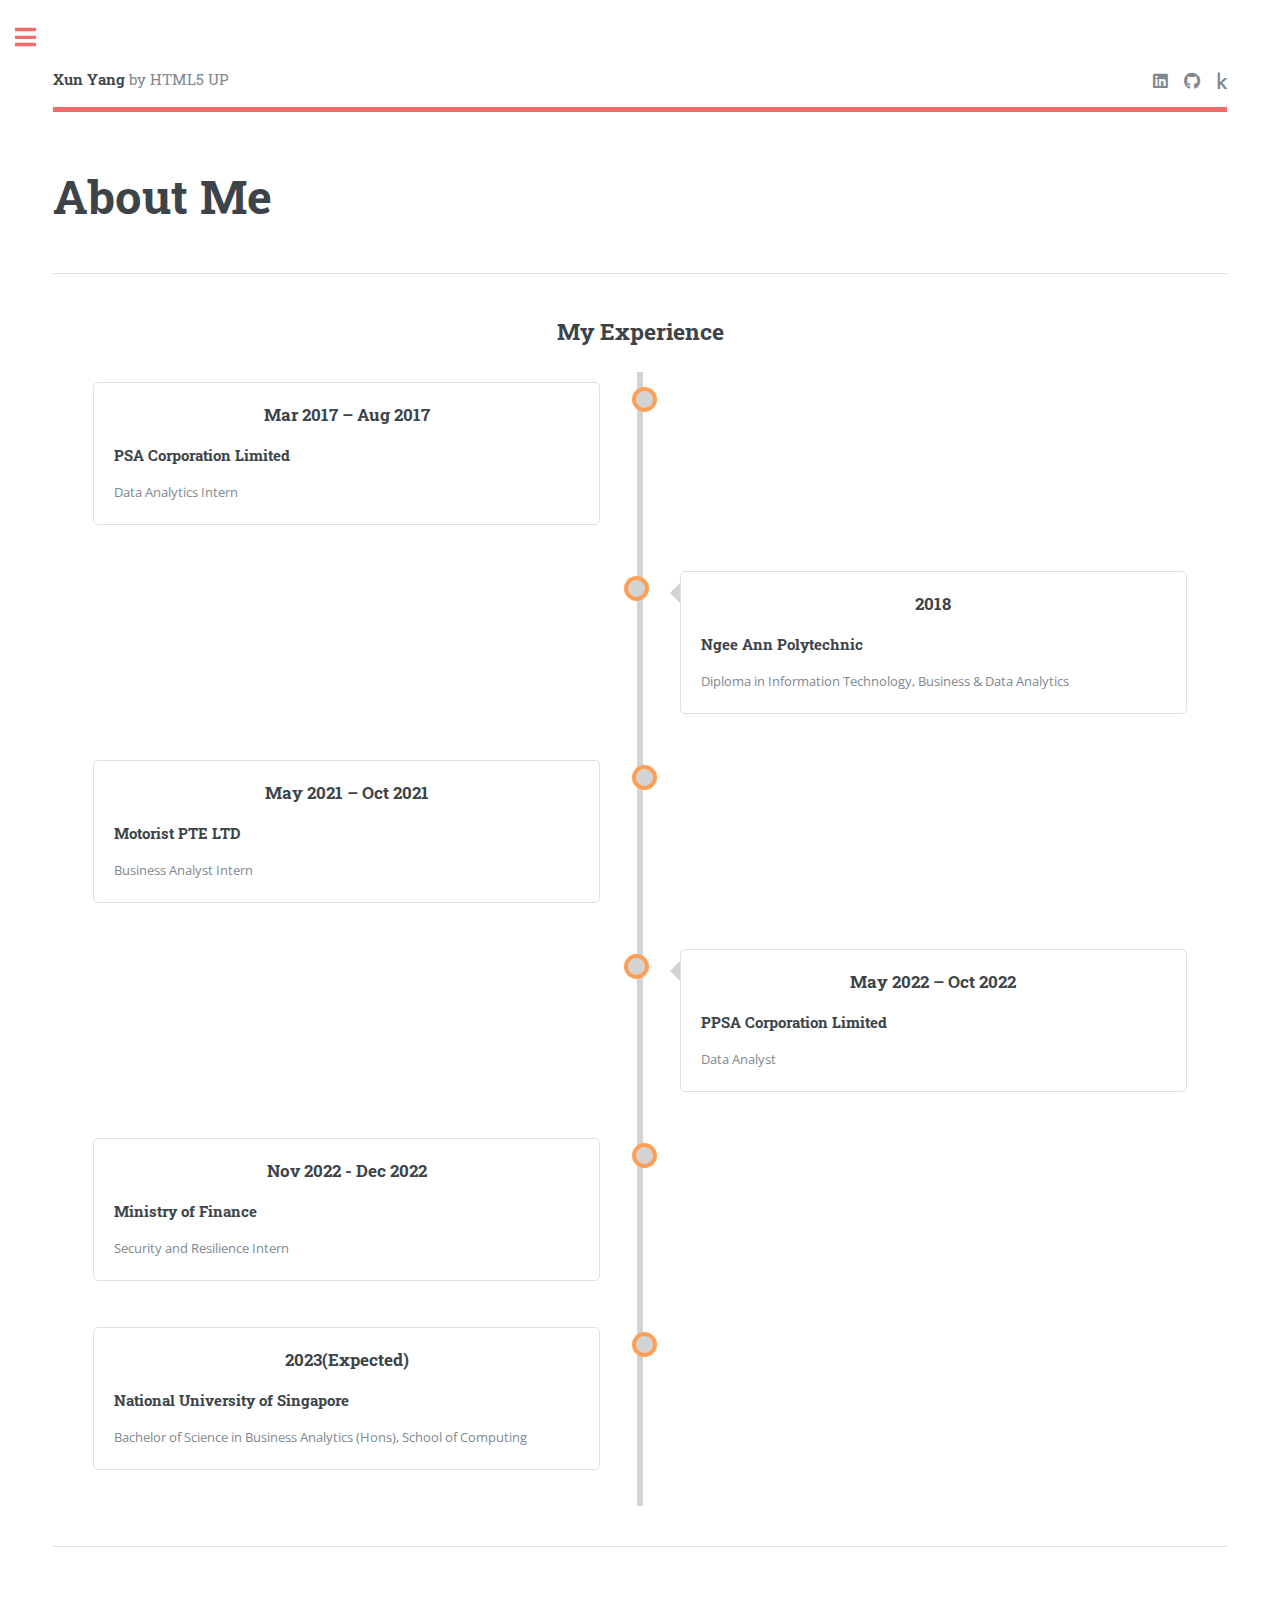
==== commit de9bbafb: "Update aboutme.html" ====
--- a/aboutme.html
+++ b/aboutme.html
@@ -57,19 +57,26 @@
 									  </div>
 									  <div class="container left">
 									    <div class="box">
-									    <h3>May 2021 – July 2021</h3>
+									    <h3>May 2021 – Oct 2021</h3>
 									      <h4>Motorist PTE LTD</h4>
 									      <p>Business Analyst Intern</p>
 									    </div>
 									  </div>
 									  <div class="container right">
 									    <div class="box">
-									    <h3>Aug 2021 – Oct 2021</h3>
-									      <h4>Motorist PTE LTD</h4>
-									      <p>Part Time Business Analyst</p>
+									    <h3>May 2022 – Oct 2022</h3>
+									      <h4>PPSA Corporation Limited</h4>
+									      <p>Data Analyst</p>
 									    </div>
 									  </div>
 									   <div class="container left">
+									    <div class="box">
+									    <h3>Nov 2022 - Dec 2022</h3>
+									      <h4>Ministry of Finance</h4>
+									      <p>Security and Resilience Intern</p>
+									    </div>
+									  </div>
+									  <div class="container left">
 									    <div class="box">
 									    <h3>2023(Expected)</h3>
 									      <h4>National University of Singapore</h4>
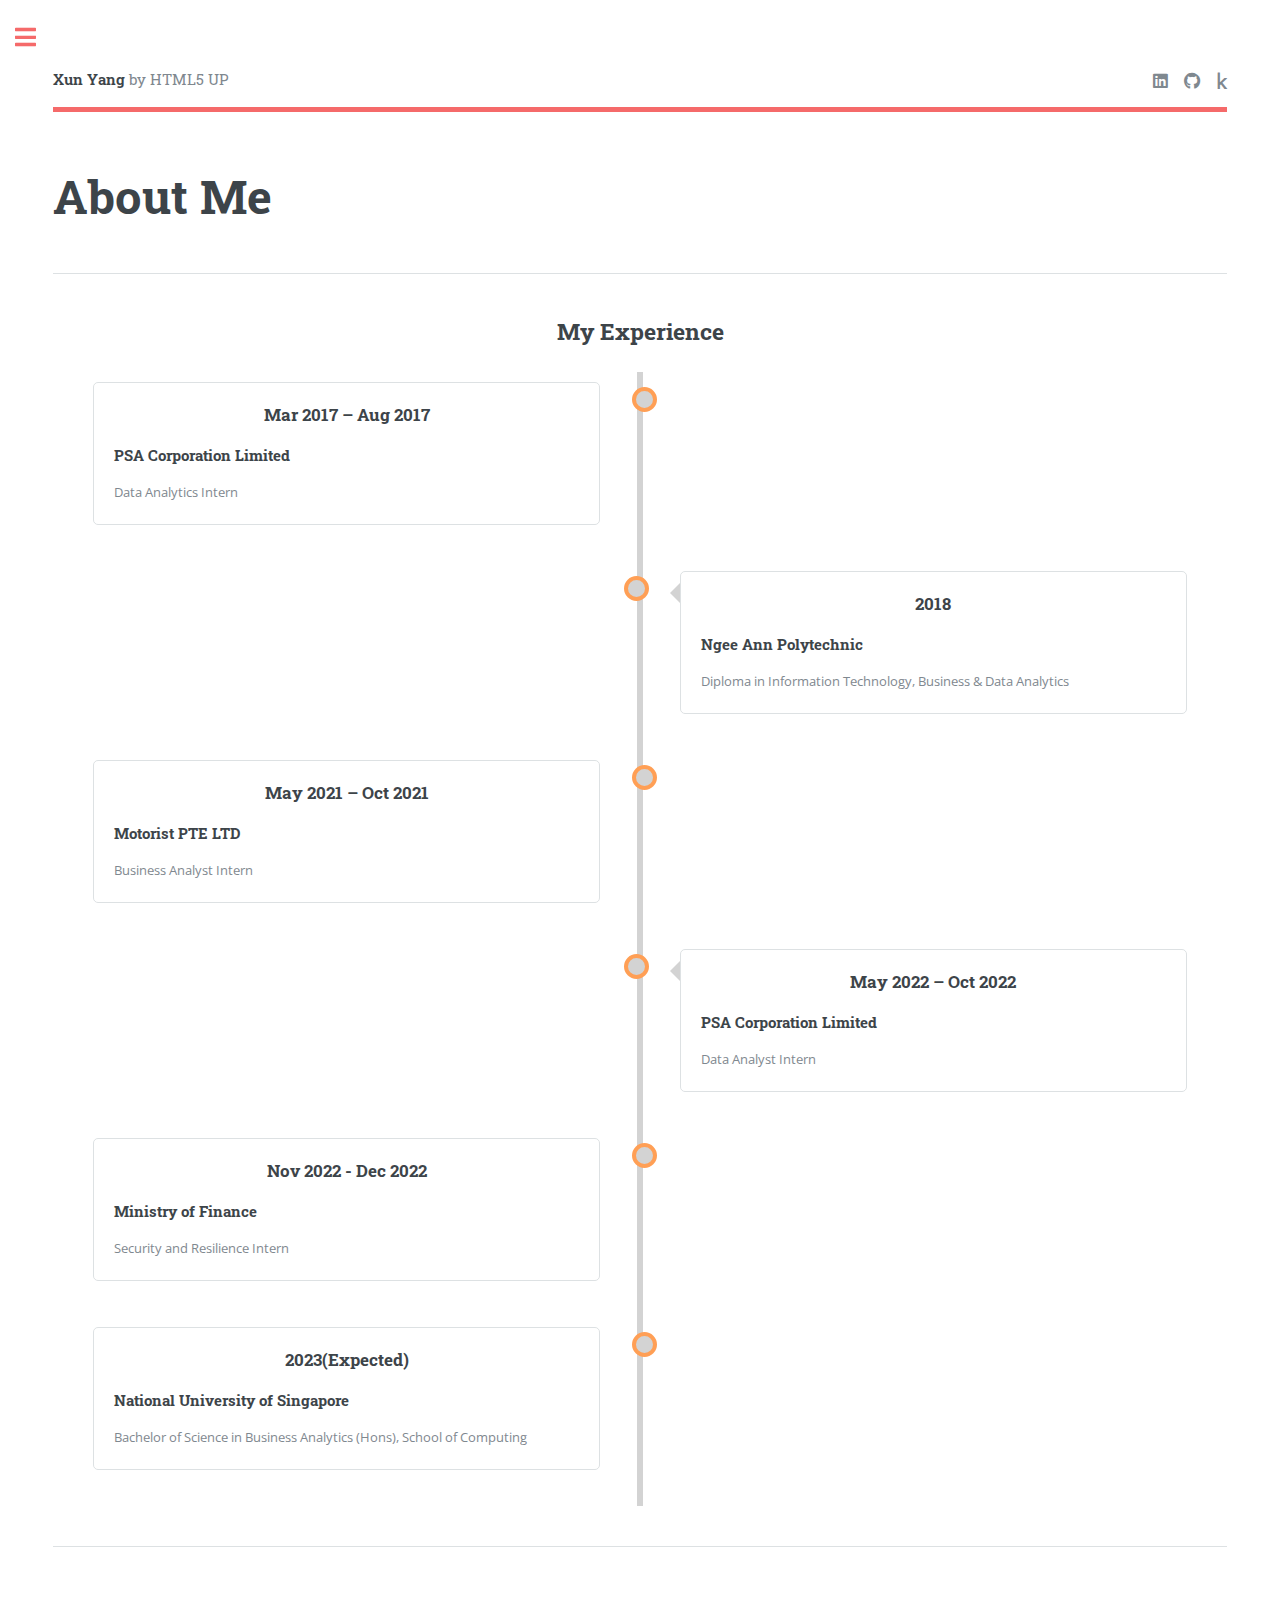
==== commit 4511442b: "Update aboutme.html" ====
--- a/aboutme.html
+++ b/aboutme.html
@@ -65,8 +65,8 @@
 									  <div class="container right">
 									    <div class="box">
 									    <h3>May 2022 – Oct 2022</h3>
-									      <h4>PPSA Corporation Limited</h4>
-									      <p>Data Analyst</p>
+									      <h4>PSA Corporation Limited</h4>
+									      <p>Data Analyst Intern</p>
 									    </div>
 									  </div>
 									   <div class="container left">
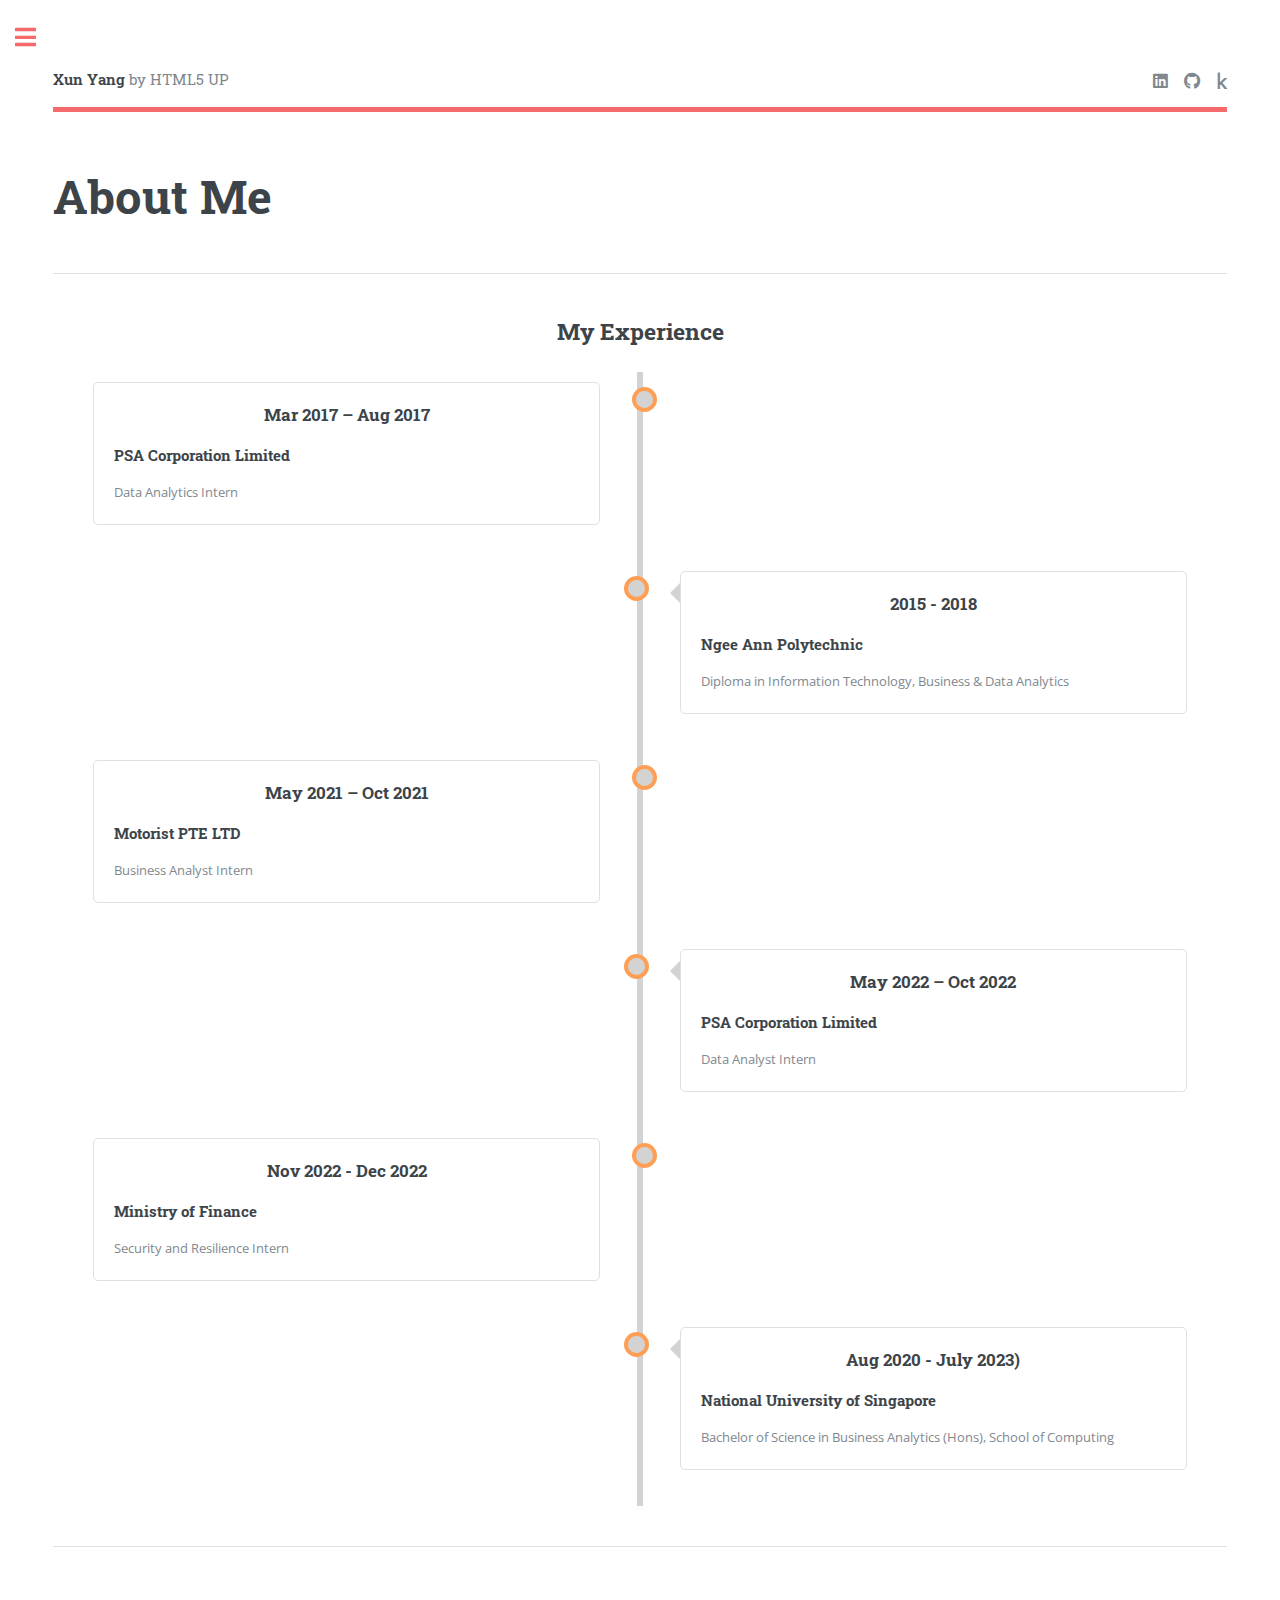
==== commit 65347341: "Update aboutme.html" ====
--- a/aboutme.html
+++ b/aboutme.html
@@ -49,7 +49,7 @@
 									  </div>
 									  <div class="container right">
 									    <div class="box">
-									    <h3>2018</h3>
+									    <h3>2015 - 2018</h3>
 									     <h4>Ngee Ann Polytechnic</h4>
 									     <p>Diploma in Information Technology, Business & Data Analytics</p>
 									    
@@ -76,9 +76,9 @@
 									      <p>Security and Resilience Intern</p>
 									    </div>
 									  </div>
-									  <div class="container left">
+									  <div class="container right">
 									    <div class="box">
-									    <h3>2023(Expected)</h3>
+									    <h3>Aug 2020 - July 2023)</h3>
 									      <h4>National University of Singapore</h4>
 									      <p>Bachelor of Science in Business Analytics (Hons), School of Computing</p>
 									    </div>
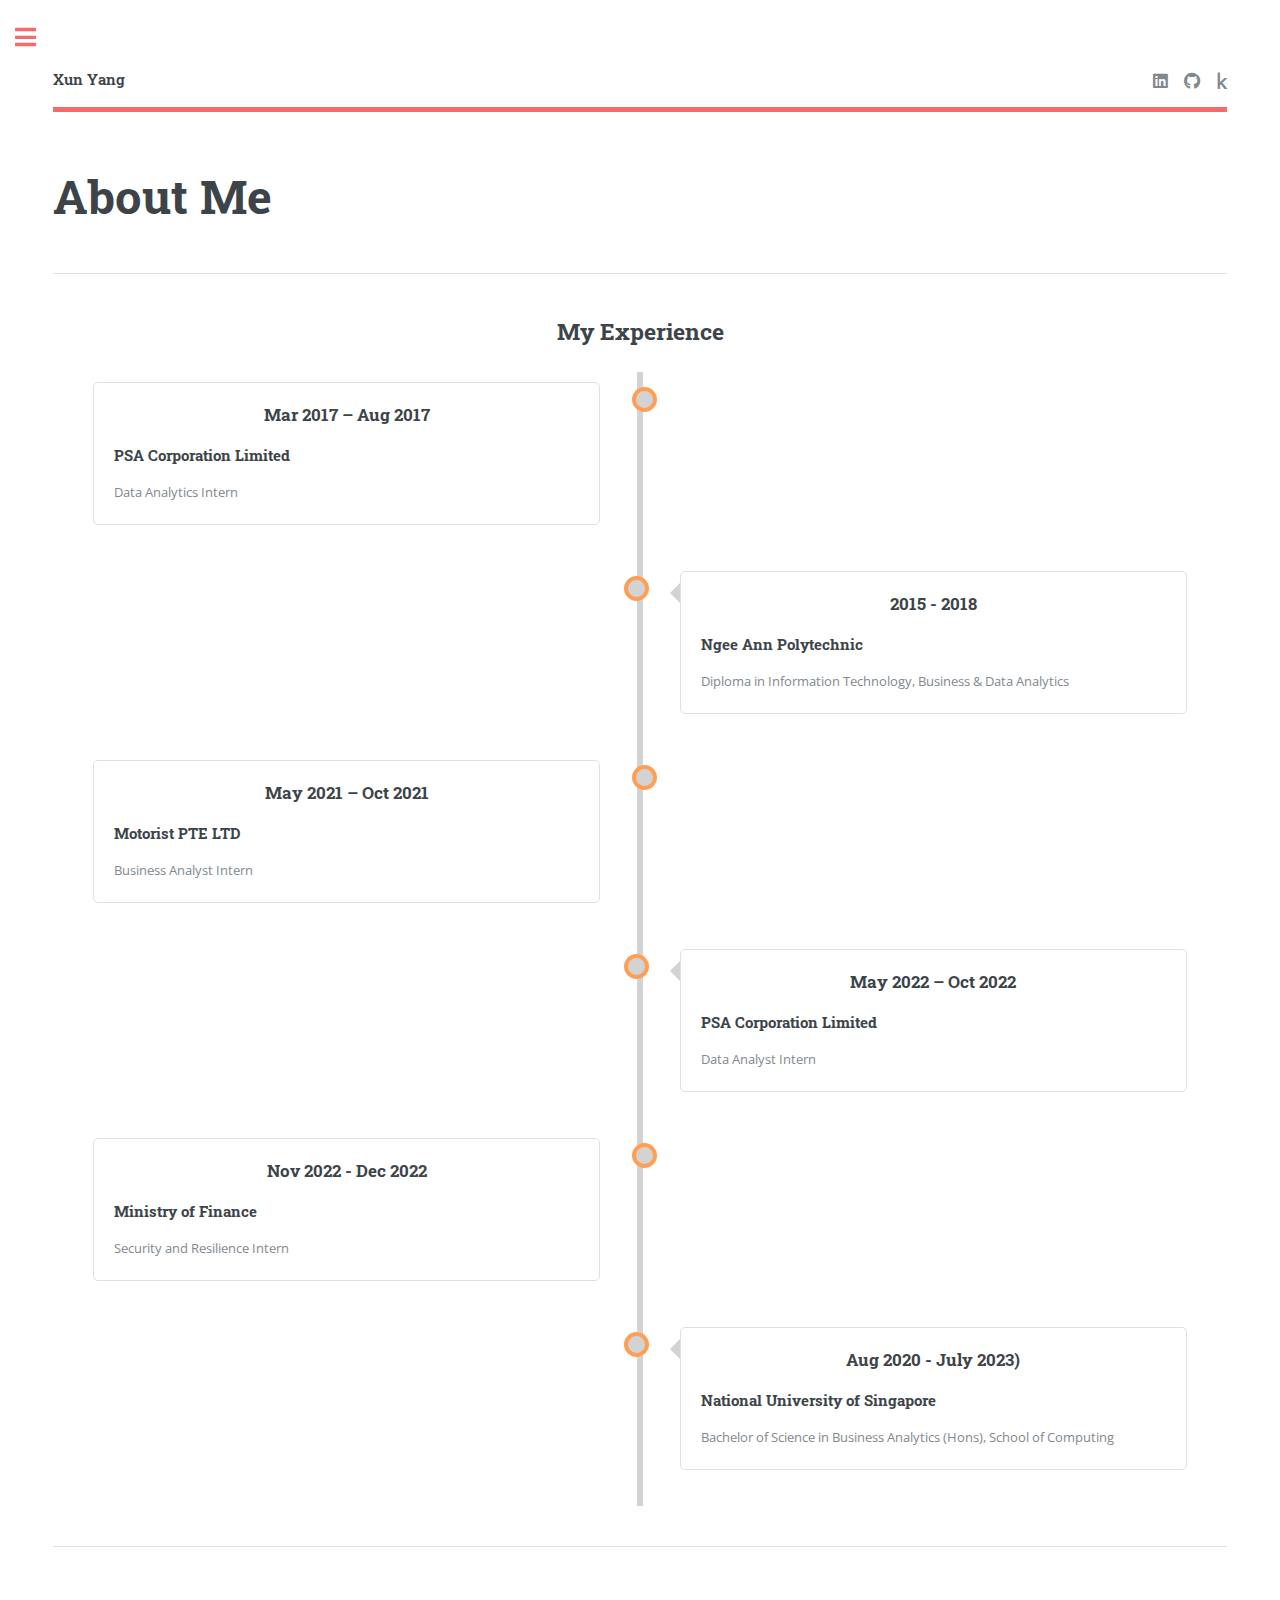
==== commit 2fae0d54: "Update aboutme.html" ====
--- a/aboutme.html
+++ b/aboutme.html
@@ -1,9 +1,5 @@
 <!DOCTYPE HTML>
-<!--
-	Editorial by HTML5 UP
-	html5up.net | @ajlkn
-	Free for personal and commercial use under the CCA 3.0 license (html5up.net/license)
--->
+
 <html>
 	<head>
 		<title>AboutMe - XunYang</title>
@@ -22,7 +18,7 @@
 
 							<!-- Header -->
 								<header id="header">
-									<a href="index.html" class="logo"><strong>Xun Yang</strong> by HTML5 UP</a>
+									<a href="index.html" class="logo"><strong>Xun Yang</strong></a>
 									<ul class="icons">
 											<li><a href="https://www.linkedin.com/in/tayxunyang/" class="icon brands fa-linkedin"><span class="label">Linkedin</span></a></li>
 										<li><a href="https://github.com/ArizonaTay" class="icon brands fa-github"><span class="label">Github</span></a></li>
@@ -115,7 +111,7 @@
 								</section>
 							<!-- Footer -->
 								<footer id="footer">
-									<p class="copyright">&copy; Untitled. All rights reserved.Design: <a href="https://html5up.net">HTML5 UP</a>.</p>
+									<p class="copyright">Tay Xun Yang</p>
 								</footer>
 						</div>
 					</div>
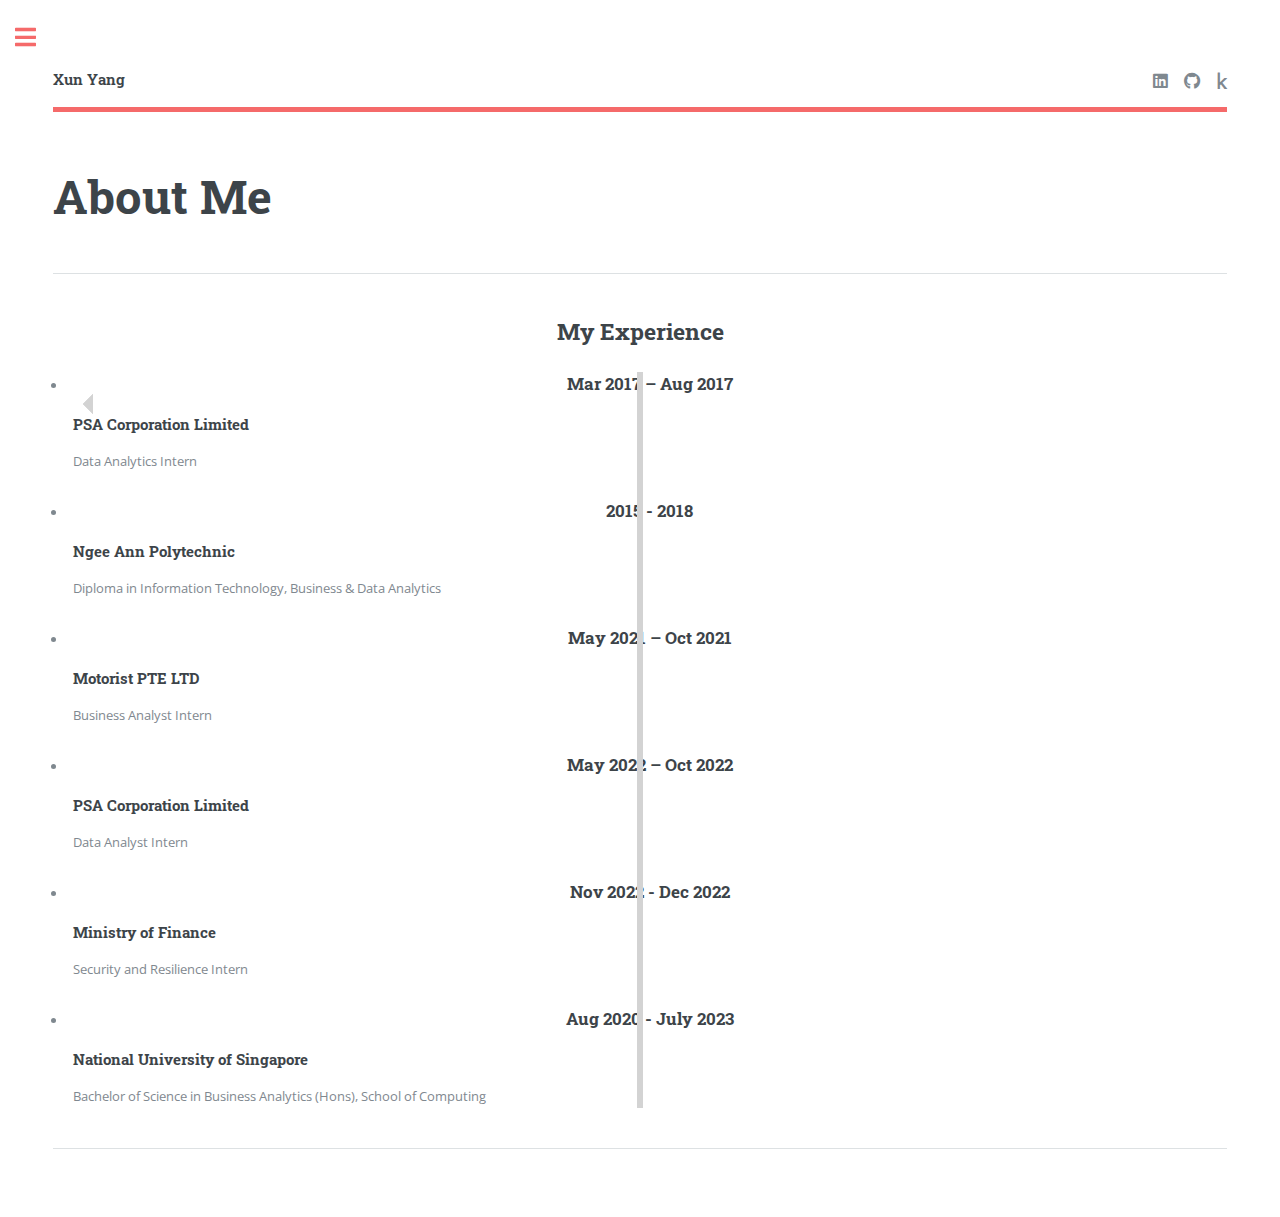
==== commit 4dc0c837: "Update aboutme.html" ====
--- a/aboutme.html
+++ b/aboutme.html
@@ -27,60 +27,74 @@
 								</header>
 							<!-- Content -->
 								<section>
-									<header class="main">
-										<h1>About Me</h1>
-									</header>
+								  <header class="main">
+								    <h1>About Me</h1>
+								  </header>
 
-									<hr class="major" />
-									<div class="center">
-									<h2>My Experience</h2>
+								  <hr class="major">
+
+								  <div class="center">
+								    <h2>My Experience</h2>
+								  </div>
+
+								  <ul class="timeline">
+								    <li class="timeline-item">
+								      <div class="timeline-container left">
+									<div class="timeline-box">
+									  <h3>Mar 2017 – Aug 2017</h3>
+									  <h4>PSA Corporation Limited</h4>
+									  <p>Data Analytics Intern</p>
 									</div>
-									<div class="timeline">
-									  <div class="container left">
-									    <div class="box">
-									  	  <h3>Mar 2017 – Aug 2017</h3>
-									      <h4>PSA Corporation Limited</h4>
-									      <p>Data Analytics Intern</p>
-									    </div>
-									  </div>
-									  <div class="container right">
-									    <div class="box">
-									    <h3>2015 - 2018</h3>
-									     <h4>Ngee Ann Polytechnic</h4>
-									     <p>Diploma in Information Technology, Business & Data Analytics</p>
-									    
-									    </div>
-									  </div>
-									  <div class="container left">
-									    <div class="box">
-									    <h3>May 2021 – Oct 2021</h3>
-									      <h4>Motorist PTE LTD</h4>
-									      <p>Business Analyst Intern</p>
-									    </div>
-									  </div>
-									  <div class="container right">
-									    <div class="box">
-									    <h3>May 2022 – Oct 2022</h3>
-									      <h4>PSA Corporation Limited</h4>
-									      <p>Data Analyst Intern</p>
-									    </div>
-									  </div>
-									   <div class="container left">
-									    <div class="box">
-									    <h3>Nov 2022 - Dec 2022</h3>
-									      <h4>Ministry of Finance</h4>
-									      <p>Security and Resilience Intern</p>
-									    </div>
-									  </div>
-									  <div class="container right">
-									    <div class="box">
-									    <h3>Aug 2020 - July 2023)</h3>
-									      <h4>National University of Singapore</h4>
-									      <p>Bachelor of Science in Business Analytics (Hons), School of Computing</p>
-									    </div>
-									  </div>
+								      </div>
+								    </li>
+								    <li class="timeline-item">
+								      <div class="timeline-container right">
+									<div class="timeline-box">
+									  <h3>2015 - 2018</h3>
+									  <h4>Ngee Ann Polytechnic</h4>
+									  <p>Diploma in Information Technology, Business & Data Analytics</p>
 									</div>
-									<hr class="major" />
+								      </div>
+								    </li>
+								    <li class="timeline-item">
+								      <div class="timeline-container left">
+									<div class="timeline-box">
+									  <h3>May 2021 – Oct 2021</h3>
+									  <h4>Motorist PTE LTD</h4>
+									  <p>Business Analyst Intern</p>
+									</div>
+								      </div>
+								    </li>
+								    <li class="timeline-item">
+								      <div class="timeline-container right">
+									<div class="timeline-box">
+									  <h3>May 2022 – Oct 2022</h3>
+									  <h4>PSA Corporation Limited</h4>
+									  <p>Data Analyst Intern</p>
+									</div>
+								      </div>
+								    </li>
+								    <li class="timeline-item">
+								      <div class="timeline-container left">
+									<div class="timeline-box">
+									  <h3>Nov 2022 - Dec 2022</h3>
+									  <h4>Ministry of Finance</h4>
+									  <p>Security and Resilience Intern</p>
+									</div>
+								      </div>
+								    </li>
+								    <li class="timeline-item">
+								      <div class="timeline-container right">
+									<div class="timeline-box">
+									  <h3>Aug 2020 - July 2023</h3>
+									  <h4>National University of Singapore</h4>
+									  <p>Bachelor of Science in Business Analytics (Hons), School of Computing</p>
+									</div>
+								      </div>
+								    </li>
+								  </ul>
+
+								  <hr class="major">
 								</section>
 						</div>
 					</div>
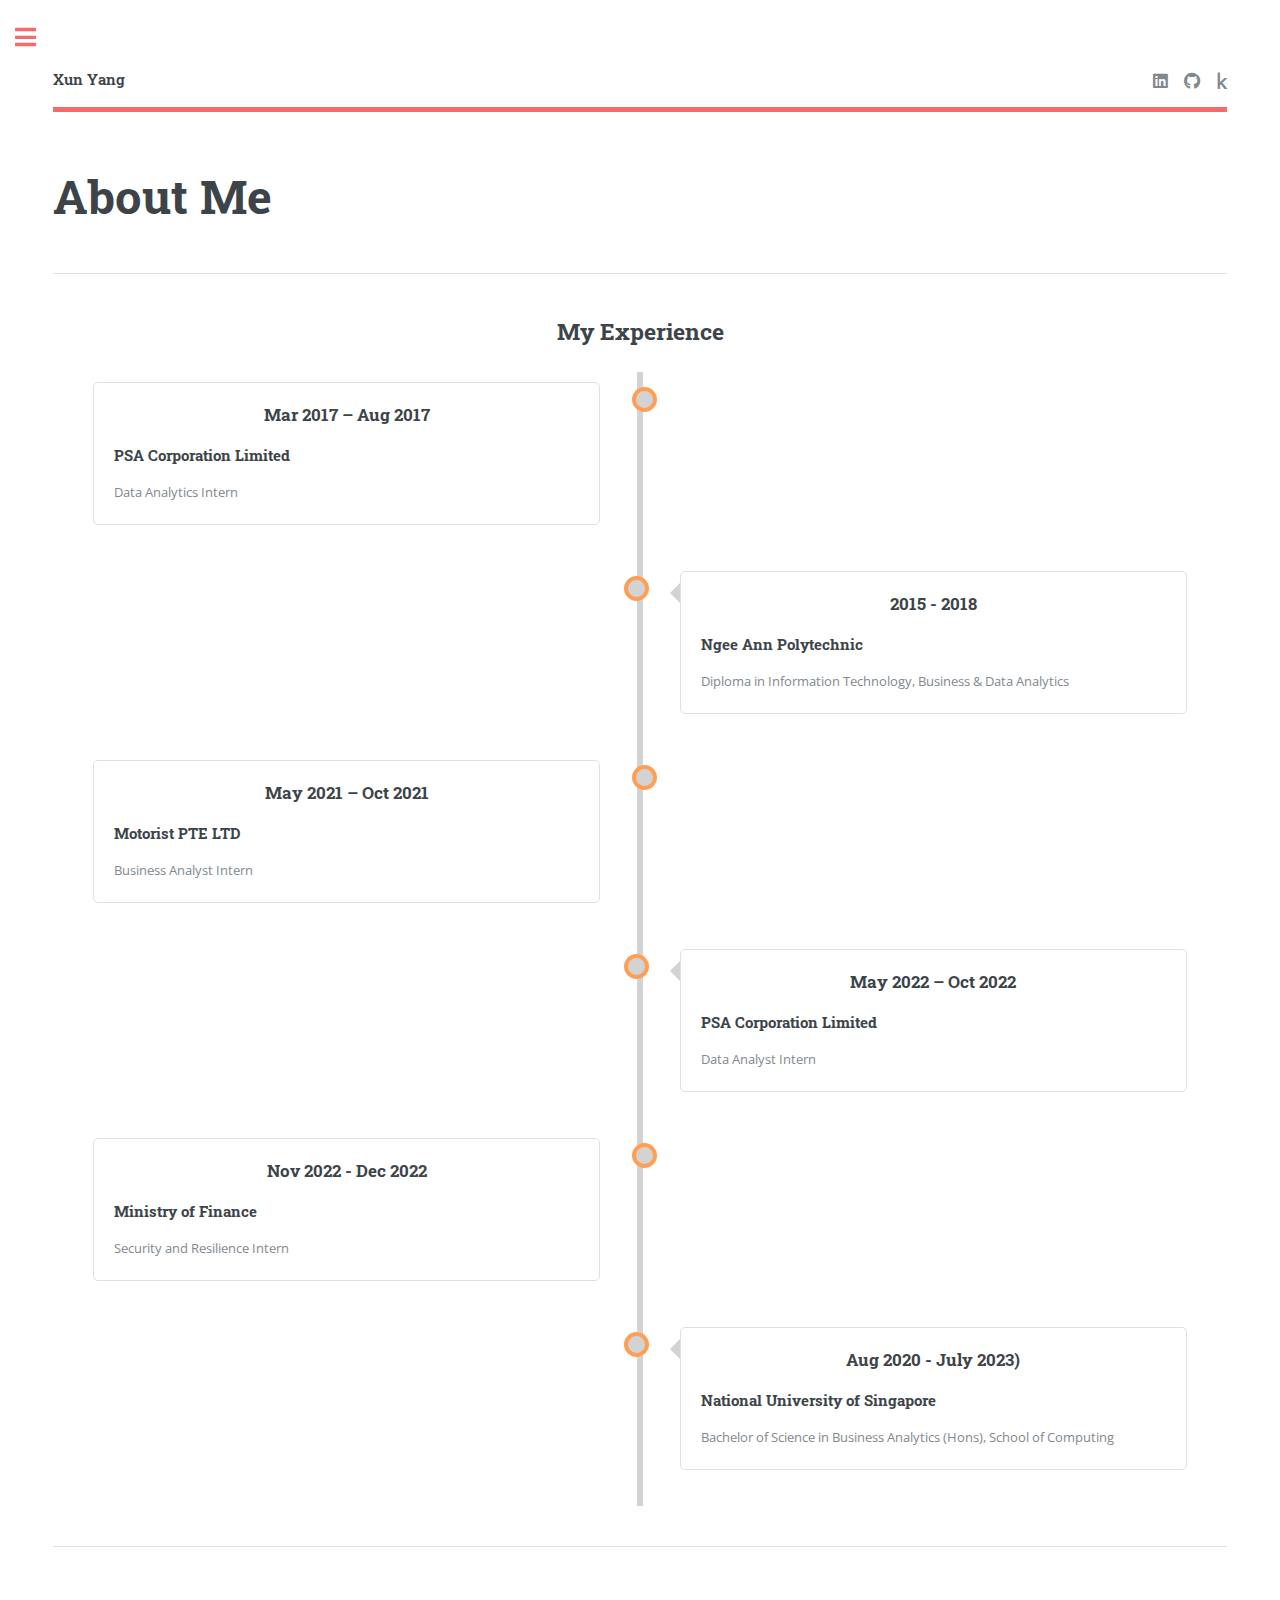
==== commit 69b03c21: "Update aboutme.html" ====
--- a/aboutme.html
+++ b/aboutme.html
@@ -26,76 +26,64 @@
 									</ul>
 								</header>
 							<!-- Content -->
-								<section>
-								  <header class="main">
-								    <h1>About Me</h1>
-								  </header>
+									<section>
+									<header class="main">
+										<h1>About Me</h1>
+									</header>
 
-								  <hr class="major">
-
-								  <div class="center">
-								    <h2>My Experience</h2>
-								  </div>
-
-								  <ul class="timeline">
-								    <li class="timeline-item">
-								      <div class="timeline-container left">
-									<div class="timeline-box">
-									  <h3>Mar 2017 – Aug 2017</h3>
-									  <h4>PSA Corporation Limited</h4>
-									  <p>Data Analytics Intern</p>
+									<hr class="major" />
+									<div class="center">
+									<h2>My Experience</h2>
 									</div>
-								      </div>
-								    </li>
-								    <li class="timeline-item">
-								      <div class="timeline-container right">
-									<div class="timeline-box">
-									  <h3>2015 - 2018</h3>
-									  <h4>Ngee Ann Polytechnic</h4>
-									  <p>Diploma in Information Technology, Business & Data Analytics</p>
+									<div class="timeline">
+									  <div class="container left">
+									    <div class="box">
+									  	  <h3>Mar 2017 – Aug 2017</h3>
+									      <h4>PSA Corporation Limited</h4>
+									      <p>Data Analytics Intern</p>
+									    </div>
+									  </div>
+									  <div class="container right">
+									    <div class="box">
+									    <h3>2015 - 2018</h3>
+									     <h4>Ngee Ann Polytechnic</h4>
+									     <p>Diploma in Information Technology, Business & Data Analytics</p>
+									    
+									    </div>
+									  </div>
+									  <div class="container left">
+									    <div class="box">
+									    <h3>May 2021 – Oct 2021</h3>
+									      <h4>Motorist PTE LTD</h4>
+									      <p>Business Analyst Intern</p>
+									    </div>
+									  </div>
+									  <div class="container right">
+									    <div class="box">
+									    <h3>May 2022 – Oct 2022</h3>
+									      <h4>PSA Corporation Limited</h4>
+									      <p>Data Analyst Intern</p>
+									    </div>
+									  </div>
+									   <div class="container left">
+									    <div class="box">
+									    <h3>Nov 2022 - Dec 2022</h3>
+									      <h4>Ministry of Finance</h4>
+									      <p>Security and Resilience Intern</p>
+									    </div>
+									  </div>
+									  <div class="container right">
+									    <div class="box">
+									    <h3>Aug 2020 - July 2023)</h3>
+									      <h4>National University of Singapore</h4>
+									      <p>Bachelor of Science in Business Analytics (Hons), School of Computing</p>
+									    </div>
+									  </div>
 									</div>
-								      </div>
-								    </li>
-								    <li class="timeline-item">
-								      <div class="timeline-container left">
-									<div class="timeline-box">
-									  <h3>May 2021 – Oct 2021</h3>
-									  <h4>Motorist PTE LTD</h4>
-									  <p>Business Analyst Intern</p>
-									</div>
-								      </div>
-								    </li>
-								    <li class="timeline-item">
-								      <div class="timeline-container right">
-									<div class="timeline-box">
-									  <h3>May 2022 – Oct 2022</h3>
-									  <h4>PSA Corporation Limited</h4>
-									  <p>Data Analyst Intern</p>
-									</div>
-								      </div>
-								    </li>
-								    <li class="timeline-item">
-								      <div class="timeline-container left">
-									<div class="timeline-box">
-									  <h3>Nov 2022 - Dec 2022</h3>
-									  <h4>Ministry of Finance</h4>
-									  <p>Security and Resilience Intern</p>
-									</div>
-								      </div>
-								    </li>
-								    <li class="timeline-item">
-								      <div class="timeline-container right">
-									<div class="timeline-box">
-									  <h3>Aug 2020 - July 2023</h3>
-									  <h4>National University of Singapore</h4>
-									  <p>Bachelor of Science in Business Analytics (Hons), School of Computing</p>
-									</div>
-								      </div>
-								    </li>
-								  </ul>
-
-								  <hr class="major">
+									<hr class="major" />
 								</section>
+						</div>
+					</div>
 						</div>
 					</div>
 				<!-- Sidebar -->
@@ -123,10 +111,6 @@
 										<li class="icon solid fa-home">Singapore<br /></li>
 									</ul>
 								</section>
-							<!-- Footer -->
-								<footer id="footer">
-									<p class="copyright">Tay Xun Yang</p>
-								</footer>
 						</div>
 					</div>
 			</div>
